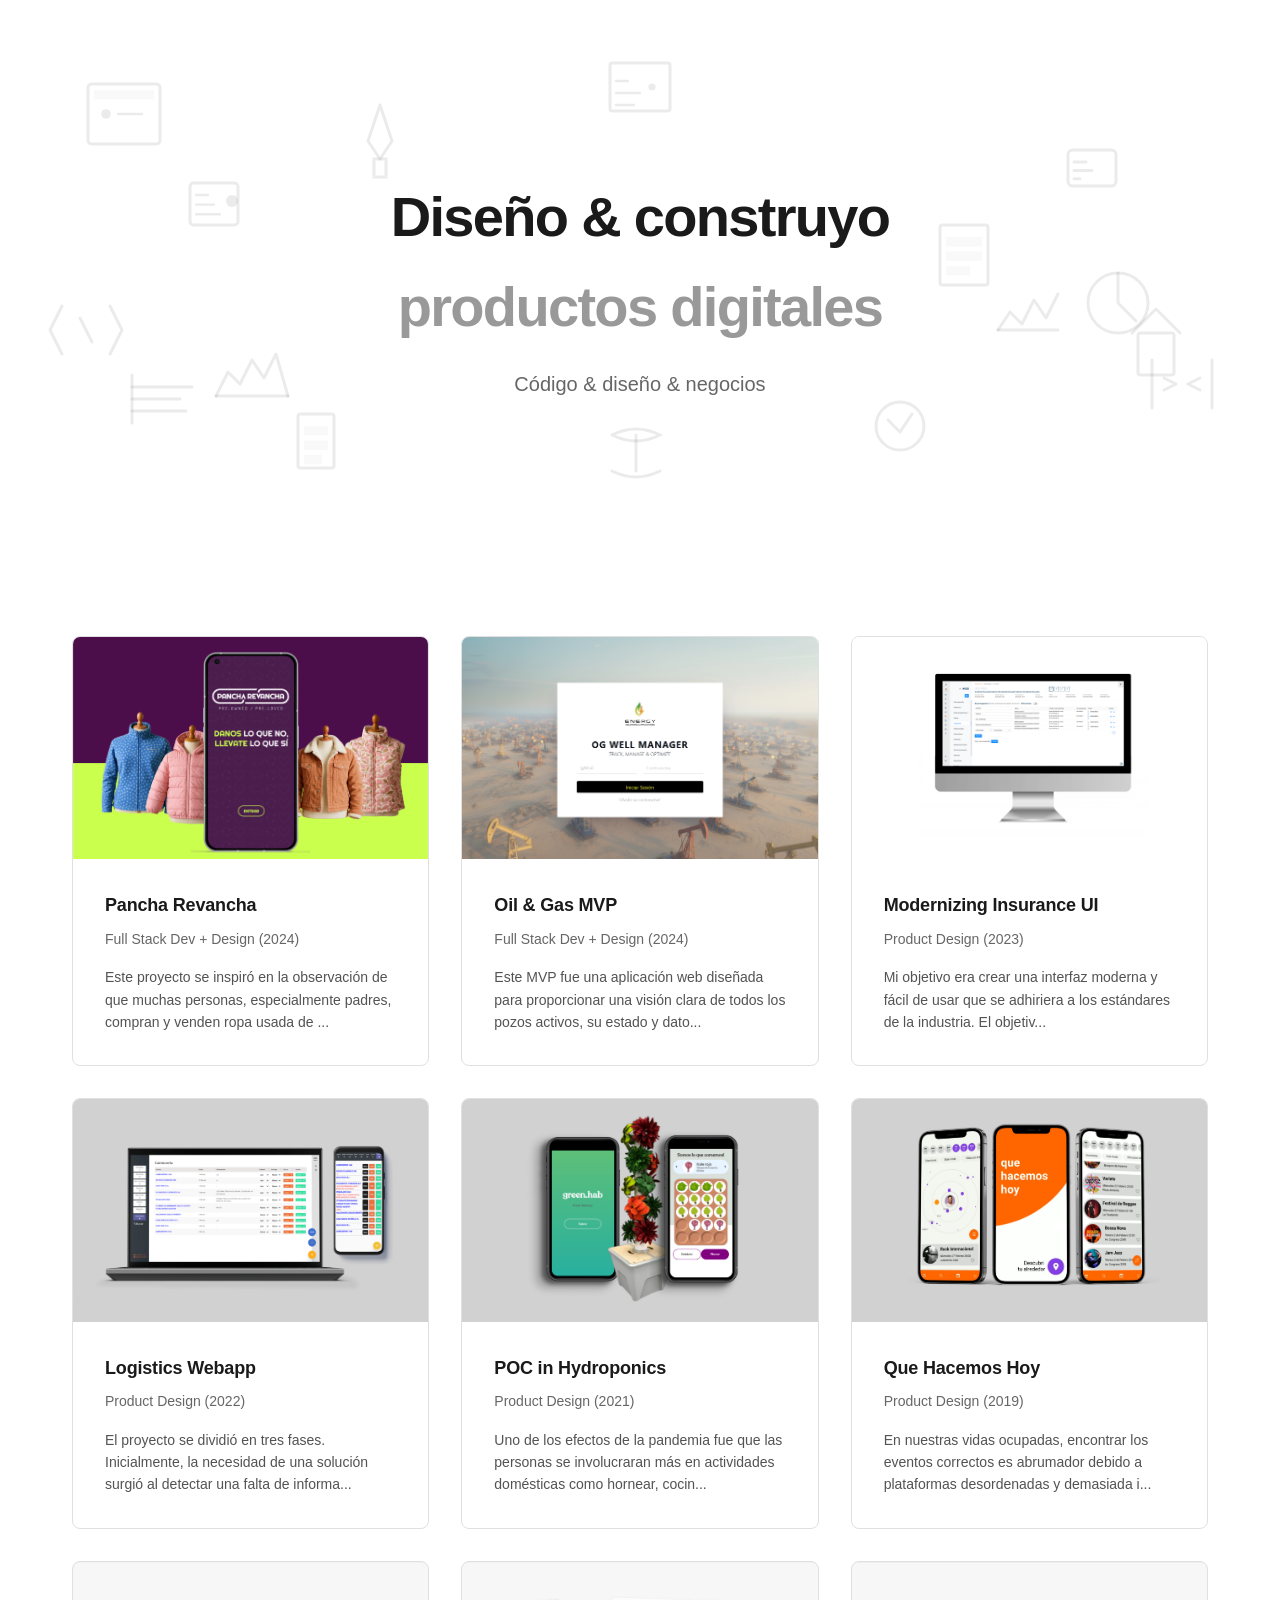
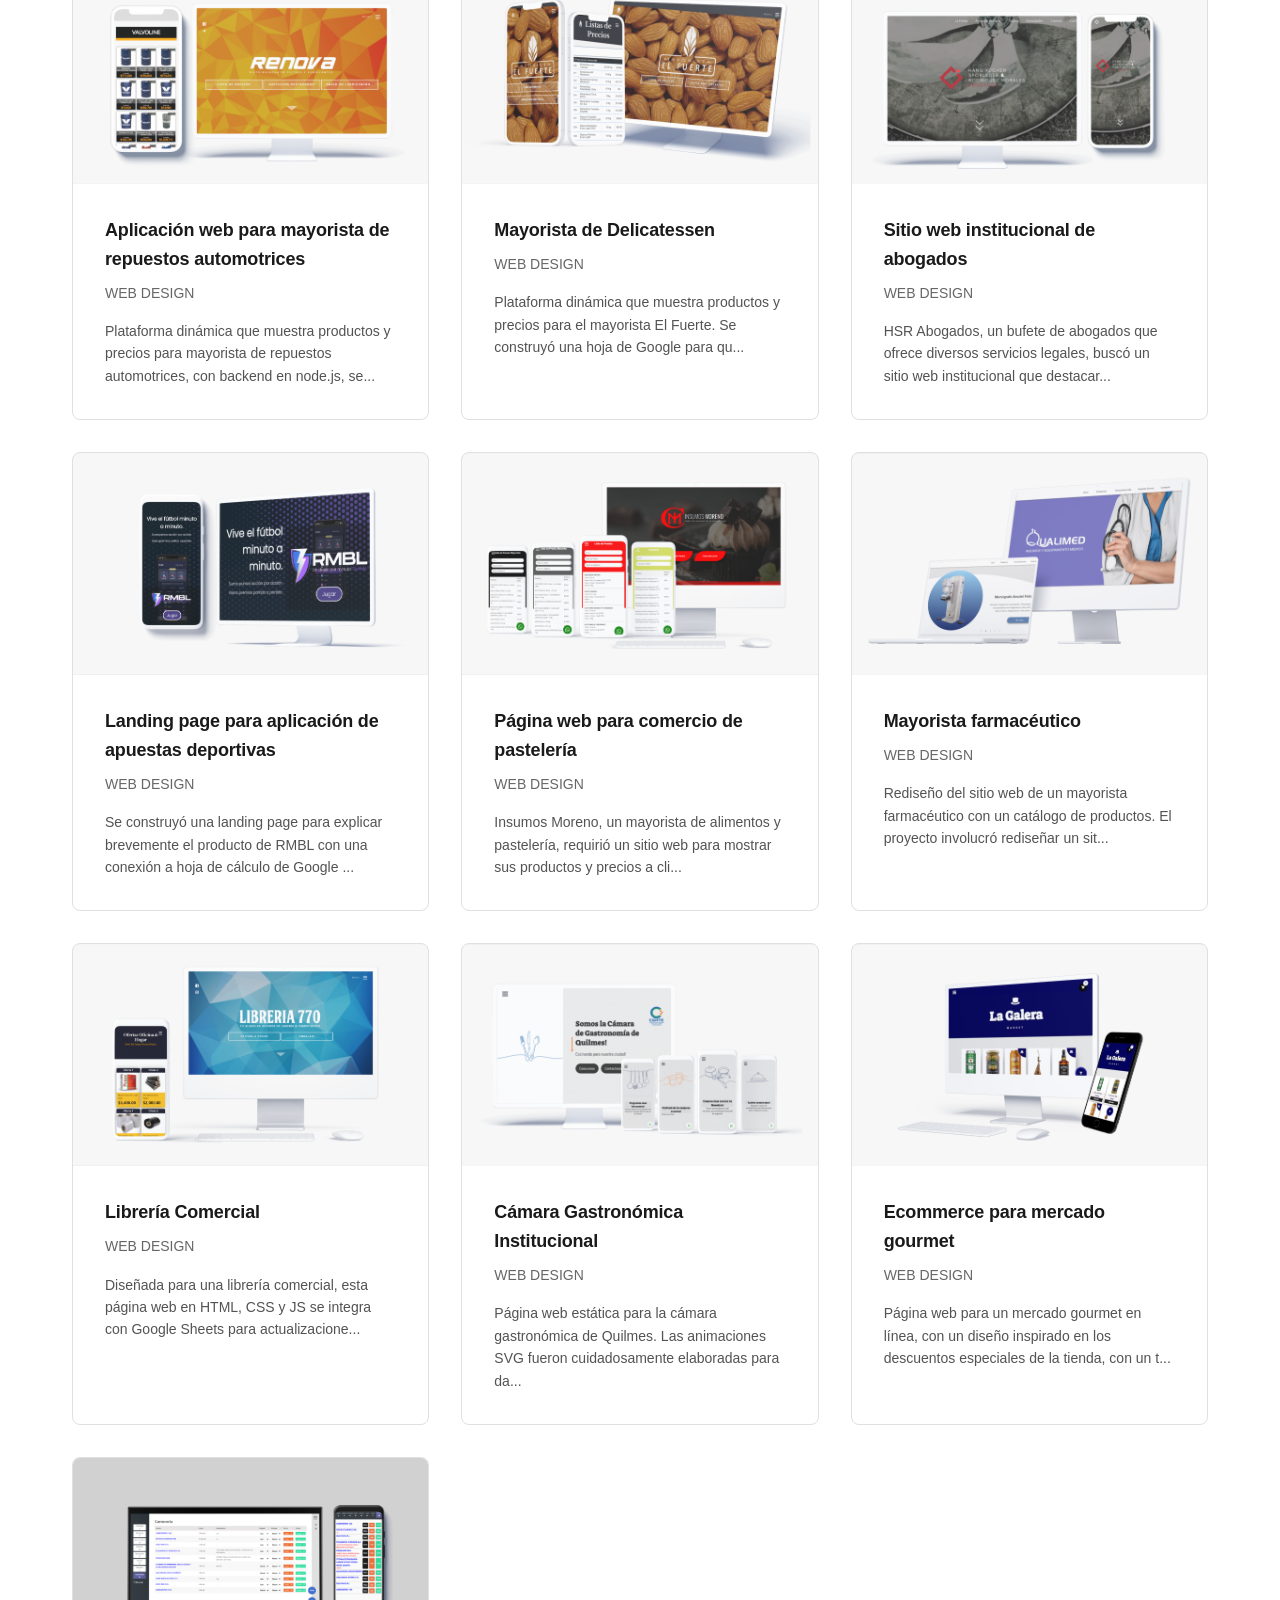
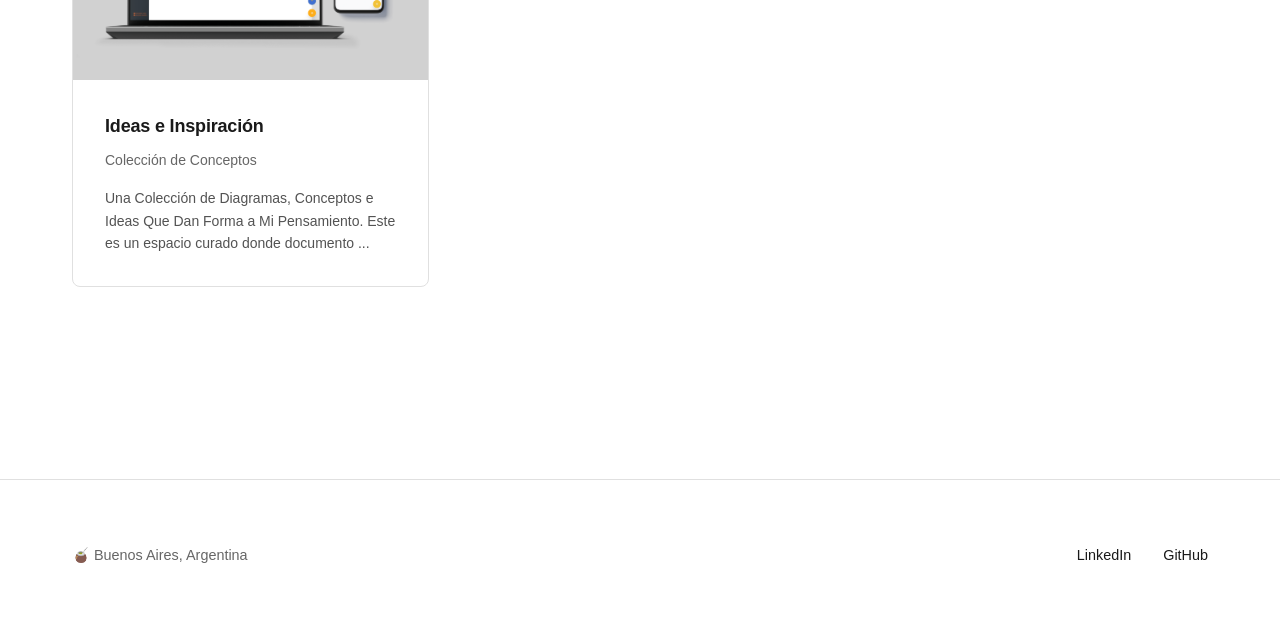
==== index.html @ 86d333ef "firest commit" ====
<!DOCTYPE html>
<html lang="es">
<head>
    <meta charset="UTF-8">
    <meta name="viewport" content="width=device-width, initial-scale=1.0">
    <meta name="description" content="Portfolio de Ignacio Hourquescos - Product Designer">
    <title>Ignacio Hourquescos - Portfolio</title>
    <link rel="stylesheet" href="styles.css">
</head>
<body>
    <main class="main">
        <section class="hero">
            <!-- UI Icons -->
            <svg class="doodle doodle-1" viewBox="0 0 100 100" xmlns="http://www.w3.org/2000/svg">
                <rect x="20" y="25" width="60" height="50" stroke="currentColor" stroke-width="2.5" fill="none" rx="3"/>
                <rect x="25" y="30" width="50" height="8" fill="currentColor" opacity="0.3"/>
                <circle cx="35" cy="50" r="4" fill="currentColor"/>
                <line x1="45" y1="50" x2="65" y2="50" stroke="currentColor" stroke-width="2" stroke-linecap="round"/>
            </svg>
            <svg class="doodle doodle-2" viewBox="0 0 100 100" xmlns="http://www.w3.org/2000/svg">
                <rect x="30" y="35" width="40" height="30" stroke="currentColor" stroke-width="2.5" fill="none" rx="4"/>
                <path d="M35,45 L45,45 M35,52 L50,52 M35,59 L40,59" stroke="currentColor" stroke-width="2.5" stroke-linecap="round"/>
            </svg>
            <svg class="doodle doodle-3" viewBox="0 0 100 100" xmlns="http://www.w3.org/2000/svg">
                <line x1="25" y1="30" x2="25" y2="70" stroke="currentColor" stroke-width="2.5" stroke-linecap="round"/>
                <line x1="25" y1="40" x2="75" y2="40" stroke="currentColor" stroke-width="2.5" stroke-linecap="round"/>
                <line x1="25" y1="50" x2="65" y2="50" stroke="currentColor" stroke-width="2.5" stroke-linecap="round"/>
                <line x1="25" y1="60" x2="70" y2="60" stroke="currentColor" stroke-width="2.5" stroke-linecap="round"/>
            </svg>
            <svg class="doodle doodle-4" viewBox="0 0 100 100" xmlns="http://www.w3.org/2000/svg">
                <path d="M30,40 L50,20 L70,40" stroke="currentColor" stroke-width="2.5" fill="none" stroke-linecap="round" stroke-linejoin="round"/>
                <rect x="35" y="40" width="30" height="35" stroke="currentColor" stroke-width="2.5" fill="none" rx="2"/>
            </svg>
            <!-- Code Icons -->
            <svg class="doodle doodle-5" viewBox="0 0 100 100" xmlns="http://www.w3.org/2000/svg">
                <path d="M30,30 L20,50 L30,70 M70,30 L80,50 L70,70" stroke="currentColor" stroke-width="2.5" fill="none" stroke-linecap="round" stroke-linejoin="round"/>
                <path d="M45,40 L55,60" stroke="currentColor" stroke-width="2.5" stroke-linecap="round"/>
            </svg>
            <svg class="doodle doodle-6" viewBox="0 0 100 100" xmlns="http://www.w3.org/2000/svg">
                <path d="M25,30 L25,70 M75,30 L75,70" stroke="currentColor" stroke-width="2.5" fill="none" stroke-linecap="round"/>
                <path d="M35,45 L45,50 L35,55" stroke="currentColor" stroke-width="2.5" fill="none" stroke-linecap="round" stroke-linejoin="round"/>
                <path d="M65,45 L55,50 L65,55" stroke="currentColor" stroke-width="2.5" fill="none" stroke-linecap="round" stroke-linejoin="round"/>
            </svg>
            <svg class="doodle doodle-7" viewBox="0 0 100 100" xmlns="http://www.w3.org/2000/svg">
                <rect x="25" y="30" width="50" height="40" stroke="currentColor" stroke-width="2.5" fill="none" rx="2"/>
                <path d="M30,45 L40,45 M30,55 L50,55 M30,65 L45,65" stroke="currentColor" stroke-width="2" stroke-linecap="round"/>
                <circle cx="60" cy="50" r="3" fill="currentColor"/>
            </svg>
            <svg class="doodle doodle-8" viewBox="0 0 100 100" xmlns="http://www.w3.org/2000/svg">
                <path d="M30,35 Q50,25 70,35 Q50,45 30,35" stroke="currentColor" stroke-width="2.5" fill="none" stroke-linecap="round"/>
                <path d="M30,65 Q50,75 70,65" stroke="currentColor" stroke-width="2.5" fill="none" stroke-linecap="round"/>
                <line x1="50" y1="35" x2="50" y2="65" stroke="currentColor" stroke-width="2.5" stroke-linecap="round"/>
            </svg>
            <!-- Business Icons -->
            <svg class="doodle doodle-9" viewBox="0 0 100 100" xmlns="http://www.w3.org/2000/svg">
                <path d="M50,20 L60,50 L50,65 L40,50 Z" stroke="currentColor" stroke-width="2.5" fill="none" stroke-linejoin="round"/>
                <rect x="45" y="65" width="10" height="15" stroke="currentColor" stroke-width="2.5" fill="none"/>
            </svg>
            <svg class="doodle doodle-10" viewBox="0 0 100 100" xmlns="http://www.w3.org/2000/svg">
                <rect x="30" y="30" width="40" height="50" stroke="currentColor" stroke-width="2.5" fill="none" rx="2"/>
                <rect x="35" y="40" width="30" height="8" fill="currentColor" opacity="0.3"/>
                <rect x="35" y="52" width="30" height="8" fill="currentColor" opacity="0.3"/>
                <rect x="35" y="64" width="20" height="8" fill="currentColor" opacity="0.3"/>
            </svg>
            <svg class="doodle doodle-11" viewBox="0 0 100 100" xmlns="http://www.w3.org/2000/svg">
                <path d="M20,70 L30,50 L40,60 L50,40 L60,55 L70,35 L80,70" stroke="currentColor" stroke-width="2.5" fill="none" stroke-linecap="round" stroke-linejoin="round"/>
                <line x1="20" y1="70" x2="80" y2="70" stroke="currentColor" stroke-width="2.5" stroke-linecap="round"/>
            </svg>
            <svg class="doodle doodle-12" viewBox="0 0 100 100" xmlns="http://www.w3.org/2000/svg">
                <circle cx="50" cy="50" r="25" stroke="currentColor" stroke-width="2.5" fill="none"/>
                <path d="M50,25 L50,50 L65,65" stroke="currentColor" stroke-width="2.5" fill="none" stroke-linecap="round" stroke-linejoin="round"/>
            </svg>
            <svg class="doodle doodle-13" viewBox="0 0 100 100" xmlns="http://www.w3.org/2000/svg">
                <rect x="30" y="40" width="40" height="35" stroke="currentColor" stroke-width="2.5" fill="none" rx="3"/>
                <path d="M35,50 L45,50 M35,58 L50,58 M35,66 L55,66" stroke="currentColor" stroke-width="2" stroke-linecap="round"/>
                <circle cx="65" cy="55" r="5" fill="currentColor"/>
            </svg>
            <svg class="doodle doodle-14" viewBox="0 0 100 100" xmlns="http://www.w3.org/2000/svg">
                <path d="M25,60 L35,45 L45,55 L55,35 L65,50 L75,30" stroke="currentColor" stroke-width="2.5" fill="none" stroke-linecap="round" stroke-linejoin="round"/>
                <line x1="25" y1="60" x2="75" y2="60" stroke="currentColor" stroke-width="2.5" stroke-linecap="round"/>
            </svg>
            <svg class="doodle doodle-15" viewBox="0 0 100 100" xmlns="http://www.w3.org/2000/svg">
                <rect x="35" y="30" width="30" height="45" stroke="currentColor" stroke-width="2.5" fill="none" rx="2"/>
                <rect x="40" y="40" width="20" height="8" fill="currentColor" opacity="0.3"/>
                <rect x="40" y="52" width="20" height="8" fill="currentColor" opacity="0.3"/>
                <rect x="40" y="64" width="15" height="8" fill="currentColor" opacity="0.3"/>
            </svg>
            <svg class="doodle doodle-16" viewBox="0 0 100 100" xmlns="http://www.w3.org/2000/svg">
                <circle cx="50" cy="50" r="20" stroke="currentColor" stroke-width="2.5" fill="none"/>
                <path d="M40,45 L50,55 L60,40" stroke="currentColor" stroke-width="2.5" fill="none" stroke-linecap="round" stroke-linejoin="round"/>
            </svg>
            <div class="container">
                <h2 class="hero-title">Diseño & construyo<br><span class="rotating-word" id="rotatingWord">cosas</span></h2>
                <p class="hero-subtitle">Código & diseño & negocios</p>
            </div>
        </section>

        <section id="proyectos" class="projects">
            <div class="container">
                <div class="projects-grid" id="projectsGrid">
                    <!-- Las tarjetas se generarán dinámicamente con JavaScript -->
                </div>
            </div>
        </section>
    </main>

    <footer class="footer">
        <div class="container">
            <p>🧉 Buenos Aires, Argentina</p>
            <div class="social-links">
                <a href="https://www.linkedin.com/in/ihourquescos/" target="_blank" rel="noopener">LinkedIn</a>
                <a href="https://github.com/ignacioHourquescos" target="_blank" rel="noopener">GitHub</a>
            </div>
        </div>
    </footer>

    <script src="data.js"></script>
    <script src="script.js"></script>
</body>
</html>
---- styles.css ----
/* Reset y variables */
* {
    margin: 0;
    padding: 0;
    box-sizing: border-box;
}

:root {
    --color-bg: #ffffff;
    --color-text: #1a1a1a;
    --color-text-light: #666;
    --color-border: #e0e0e0;
    --spacing-xs: 0.5rem;
    --spacing-sm: 1rem;
    --spacing-md: 2rem;
    --spacing-lg: 4rem;
    --spacing-xl: 6rem;
    --transition: all 0.3s ease;
}

body {
    font-family: -apple-system, BlinkMacSystemFont, 'Segoe UI', Roboto, 'Helvetica Neue', Arial, sans-serif;
    background-color: var(--color-bg);
    color: var(--color-text);
    line-height: 1.6;
    -webkit-font-smoothing: antialiased;
    -moz-osx-font-smoothing: grayscale;
}

.container {
    max-width: 1200px;
    margin: 0 auto;
    padding: 0 var(--spacing-md);
}

/* Hero */
.hero {
    padding: var(--spacing-xl) 0 var(--spacing-lg);
    text-align: center;
    position: relative;
    overflow: hidden;
    min-height: 60vh;
    display: flex;
    align-items: center;
    justify-content: center;
}

.hero .container {
    position: relative;
    z-index: 10;
}

.hero-intro {
    font-size: clamp(0.875rem, 1.5vw, 1rem);
    color: var(--color-text-light);
    font-weight: 400;
    text-transform: lowercase;
    margin-bottom: var(--spacing-xs);
    animation: fadeInUp 0.8s ease-out;
    letter-spacing: 0.05em;
}

.hero-title {
    font-size: clamp(2rem, 5vw, 3.5rem);
    font-weight: 600;
    letter-spacing: -0.03em;
    margin-bottom: var(--spacing-sm);
    animation: fadeInUp 0.8s ease-out 0.1s both;
    position: relative;
    display: inline-block;
}

.hero-subtitle {
    font-size: clamp(1rem, 2vw, 1.25rem);
    color: var(--color-text-light);
    font-weight: 400;
    animation: fadeInUp 0.8s ease-out 0.2s both;
}

.rotating-word {
    display: inline-block;
    transition: opacity 0.6s ease;
    opacity: 1;
    color: #999; /* Gris más claro */
}

@keyframes fadeInUp {
    from {
        opacity: 0;
        transform: translateY(20px);
    }
    to {
        opacity: 1;
        transform: translateY(0);
    }
}

/* Doodles animados */
.doodle {
    position: absolute;
    width: 120px;
    height: 120px;
    color: rgba(0, 0, 0, 0.08);
    pointer-events: none;
    z-index: 1;
}

.doodle-1 {
    top: 10%;
    left: 5%;
    animation: floatDoodle1 15s ease-in-out infinite;
}

.doodle-2 {
    top: 20%;
    right: 10%;
    animation: floatDoodle2 18s ease-in-out infinite;
    animation-delay: -2s;
}

.doodle-3 {
    bottom: 15%;
    left: 8%;
    animation: floatDoodle3 20s ease-in-out infinite;
    animation-delay: -4s;
}

.doodle-4 {
    bottom: 25%;
    right: 5%;
    animation: floatDoodle4 16s ease-in-out infinite;
    animation-delay: -1s;
}

.doodle-5 {
    top: 50%;
    left: 2%;
    animation: floatDoodle5 22s ease-in-out infinite;
    animation-delay: -3s;
}

.doodle-6 {
    top: 60%;
    right: 3%;
    animation: floatDoodle6 19s ease-in-out infinite;
    animation-delay: -5s;
}

.doodle-7 {
    top: 5%;
    left: 50%;
    transform: translateX(-50%);
    animation: floatDoodle7 17s ease-in-out infinite;
    animation-delay: -2.5s;
}

.doodle-8 {
    bottom: 5%;
    left: 45%;
    animation: floatDoodle8 21s ease-in-out infinite;
    animation-delay: -6s;
}

@keyframes floatDoodle1 {
    0%, 100% {
        transform: translate(0, 0) rotate(0deg);
    }
    25% {
        transform: translate(30px, -20px) rotate(5deg);
    }
    50% {
        transform: translate(-15px, -40px) rotate(-5deg);
    }
    75% {
        transform: translate(20px, -10px) rotate(3deg);
    }
}

@keyframes floatDoodle2 {
    0%, 100% {
        transform: translate(0, 0) rotate(0deg);
    }
    25% {
        transform: translate(-25px, 30px) rotate(-8deg);
    }
    50% {
        transform: translate(15px, 20px) rotate(8deg);
    }
    75% {
        transform: translate(-10px, 10px) rotate(-3deg);
    }
}

@keyframes floatDoodle3 {
    0%, 100% {
        transform: translate(0, 0) rotate(0deg);
    }
    25% {
        transform: translate(40px, -30px) rotate(10deg);
    }
    50% {
        transform: translate(-20px, -15px) rotate(-10deg);
    }
    75% {
        transform: translate(25px, -25px) rotate(5deg);
    }
}

@keyframes floatDoodle4 {
    0%, 100% {
        transform: translate(0, 0) rotate(0deg);
    }
    25% {
        transform: translate(-35px, 25px) rotate(-7deg);
    }
    50% {
        transform: translate(20px, -20px) rotate(7deg);
    }
    75% {
        transform: translate(-15px, 15px) rotate(-4deg);
    }
}

@keyframes floatDoodle5 {
    0%, 100% {
        transform: translate(0, 0) rotate(0deg);
    }
    25% {
        transform: translate(25px, 35px) rotate(6deg);
    }
    50% {
        transform: translate(-30px, 20px) rotate(-6deg);
    }
    75% {
        transform: translate(15px, 30px) rotate(4deg);
    }
}

@keyframes floatDoodle6 {
    0%, 100% {
        transform: translate(0, 0) rotate(0deg);
    }
    25% {
        transform: translate(-40px, -25px) rotate(-9deg);
    }
    50% {
        transform: translate(30px, -35px) rotate(9deg);
    }
    75% {
        transform: translate(-20px, -15px) rotate(-5deg);
    }
}

@keyframes floatDoodle7 {
    0%, 100% {
        transform: translate(-50%, 0) rotate(0deg);
    }
    25% {
        transform: translate(-50%, 25px) rotate(8deg);
    }
    50% {
        transform: translate(-50%, -20px) rotate(-8deg);
    }
    75% {
        transform: translate(-50%, 15px) rotate(4deg);
    }
}

@keyframes floatDoodle8 {
    0%, 100% {
        transform: translate(0, 0) rotate(0deg);
    }
    25% {
        transform: translate(35px, 30px) rotate(-7deg);
    }
    50% {
        transform: translate(-25px, 25px) rotate(7deg);
    }
    75% {
        transform: translate(20px, 20px) rotate(-4deg);
    }
}

.doodle-9 {
    top: 15%;
    left: 25%;
    animation: floatDoodle9 14s ease-in-out infinite;
    animation-delay: -1.5s;
}

.doodle-10 {
    top: 35%;
    right: 20%;
    animation: floatDoodle10 19s ease-in-out infinite;
    animation-delay: -3.5s;
}

.doodle-11 {
    bottom: 20%;
    left: 15%;
    animation: floatDoodle11 16s ease-in-out infinite;
    animation-delay: -5.5s;
}

.doodle-12 {
    top: 45%;
    right: 8%;
    animation: floatDoodle12 18s ease-in-out infinite;
    animation-delay: -2s;
}

.doodle-13 {
    top: 25%;
    left: 12%;
    animation: floatDoodle13 17s ease-in-out infinite;
    animation-delay: -4.5s;
}

.doodle-14 {
    bottom: 30%;
    right: 15%;
    animation: floatDoodle14 20s ease-in-out infinite;
    animation-delay: -6.5s;
}

.doodle-15 {
    top: 70%;
    left: 20%;
    animation: floatDoodle15 15s ease-in-out infinite;
    animation-delay: -1s;
}

.doodle-16 {
    bottom: 10%;
    right: 25%;
    animation: floatDoodle16 21s ease-in-out infinite;
    animation-delay: -7s;
}

@keyframes floatDoodle9 {
    0%, 100% {
        transform: translate(0, 0) rotate(0deg);
    }
    25% {
        transform: translate(-20px, 25px) rotate(6deg);
    }
    50% {
        transform: translate(25px, -15px) rotate(-6deg);
    }
    75% {
        transform: translate(-10px, 20px) rotate(4deg);
    }
}

@keyframes floatDoodle10 {
    0%, 100% {
        transform: translate(0, 0) rotate(0deg);
    }
    25% {
        transform: translate(30px, -25px) rotate(-9deg);
    }
    50% {
        transform: translate(-20px, 30px) rotate(9deg);
    }
    75% {
        transform: translate(15px, -10px) rotate(-5deg);
    }
}

@keyframes floatDoodle11 {
    0%, 100% {
        transform: translate(0, 0) rotate(0deg);
    }
    25% {
        transform: translate(35px, 20px) rotate(7deg);
    }
    50% {
        transform: translate(-25px, -30px) rotate(-7deg);
    }
    75% {
        transform: translate(20px, 15px) rotate(4deg);
    }
}

@keyframes floatDoodle12 {
    0%, 100% {
        transform: translate(0, 0) rotate(0deg);
    }
    25% {
        transform: translate(-30px, -20px) rotate(-8deg);
    }
    50% {
        transform: translate(20px, 25px) rotate(8deg);
    }
    75% {
        transform: translate(-15px, -10px) rotate(-4deg);
    }
}

@keyframes floatDoodle13 {
    0%, 100% {
        transform: translate(0, 0) rotate(0deg);
    }
    25% {
        transform: translate(25px, 30px) rotate(9deg);
    }
    50% {
        transform: translate(-30px, 15px) rotate(-9deg);
    }
    75% {
        transform: translate(15px, 25px) rotate(5deg);
    }
}

@keyframes floatDoodle14 {
    0%, 100% {
        transform: translate(0, 0) rotate(0deg);
    }
    25% {
        transform: translate(-35px, 25px) rotate(-7deg);
    }
    50% {
        transform: translate(25px, -20px) rotate(7deg);
    }
    75% {
        transform: translate(-20px, 20px) rotate(-4deg);
    }
}

@keyframes floatDoodle15 {
    0%, 100% {
        transform: translate(0, 0) rotate(0deg);
    }
    25% {
        transform: translate(30px, -30px) rotate(8deg);
    }
    50% {
        transform: translate(-25px, 20px) rotate(-8deg);
    }
    75% {
        transform: translate(20px, -15px) rotate(5deg);
    }
}

@keyframes floatDoodle16 {
    0%, 100% {
        transform: translate(0, 0) rotate(0deg);
    }
    25% {
        transform: translate(-25px, -25px) rotate(-6deg);
    }
    50% {
        transform: translate(30px, 30px) rotate(6deg);
    }
    75% {
        transform: translate(-15px, -20px) rotate(-3deg);
    }
}

/* Hover effects para los doodles */
.hero:hover .doodle {
    color: rgba(0, 0, 0, 0.12);
    transition: color 0.3s ease;
}

/* Projects Grid */
.projects {
    padding: var(--spacing-lg) 0 var(--spacing-xl);
}

.projects-grid {
    display: grid;
    grid-template-columns: repeat(auto-fill, minmax(320px, 1fr));
    gap: var(--spacing-md);
    margin-top: var(--spacing-md);
}

/* Project Card */
.project-card {
    display: block;
    text-decoration: none;
    color: inherit;
    background: var(--color-bg);
    border: 1px solid var(--color-border);
    border-radius: 8px;
    overflow: hidden;
    transition: var(--transition);
    cursor: pointer;
}

.project-card:hover {
    transform: translateY(-4px);
    box-shadow: 0 8px 24px rgba(0, 0, 0, 0.08);
    border-color: var(--color-text);
}

.project-card-image {
    width: 100%;
    aspect-ratio: 16 / 10;
    overflow: hidden;
    background: #f5f5f5;
}

.project-card-web-design .project-card-image {
    background: #D1D1D1;
}

.project-card-image img {
    width: 100%;
    height: 100%;
    object-fit: cover;
    transition: var(--transition);
}

.project-card:hover .project-card-image img {
    transform: scale(1.05);
}

.project-card-content {
    padding: var(--spacing-md);
}

.project-card-title {
    font-size: 1.125rem;
    font-weight: 600;
    margin-bottom: var(--spacing-xs);
    letter-spacing: -0.01em;
}

.project-card-subtitle {
    font-size: 0.875rem;
    color: var(--color-text-light);
    margin-bottom: var(--spacing-xs);
}

.project-card-description {
    font-size: 0.875rem;
    color: var(--color-text);
    line-height: 1.6;
    margin-top: var(--spacing-sm);
    opacity: 0.75;
    display: block;
    min-height: 2.5em;
}

/* Footer */
.footer {
    padding: var(--spacing-lg) 0;
    border-top: 1px solid var(--color-border);
    margin-top: var(--spacing-xl);
}

.footer .container {
    display: flex;
    justify-content: space-between;
    align-items: center;
    flex-wrap: wrap;
    gap: var(--spacing-sm);
}

.footer p {
    color: var(--color-text-light);
    font-size: 0.9rem;
}

.social-links {
    display: flex;
    gap: var(--spacing-md);
}

.social-links a {
    color: var(--color-text);
    text-decoration: none;
    font-size: 0.9rem;
    transition: var(--transition);
}

.social-links a:hover {
    color: var(--color-text-light);
}

/* Project Detail Page */
.project-detail {
    padding: var(--spacing-lg) 0;
    min-height: 80vh;
}

.back-link {
    display: inline-flex;
    align-items: center;
    gap: var(--spacing-xs);
    color: var(--color-text);
    text-decoration: none;
    margin-bottom: var(--spacing-md);
    font-size: 0.95rem;
    transition: var(--transition);
}

.back-link:hover {
    color: var(--color-text-light);
}

.project-detail-header {
    margin-bottom: var(--spacing-lg);
}

.project-detail-title {
    font-size: clamp(2rem, 5vw, 3rem);
    font-weight: 600;
    letter-spacing: -0.03em;
    margin-bottom: var(--spacing-xs);
}

.project-detail-subtitle {
    font-size: 1.125rem;
    color: var(--color-text-light);
    margin-bottom: var(--spacing-md);
}

.project-detail-image {
    width: 100%;
    margin: var(--spacing-lg) 0;
    border-radius: 8px;
    overflow: hidden;
}

.project-detail-image img {
    width: 100%;
    height: auto;
    display: block;
}

.project-detail-image-inline {
    width: 100%;
    margin: var(--spacing-lg) 0;
    border-radius: 8px;
    overflow: hidden;
}

.project-detail-image-inline img {
    width: 100%;
    height: auto;
    display: block;
}

/* Grid de imágenes */
.project-images-grid {
    display: grid;
    grid-template-columns: repeat(auto-fit, minmax(300px, 1fr));
    gap: var(--spacing-md);
    margin: var(--spacing-lg) 0;
}

.project-images-grid .project-detail-image-inline {
    margin: 0;
}

.project-images-grid .project-detail-image-inline img {
    width: 100%;
    height: 100%;
    object-fit: cover;
    aspect-ratio: 16 / 10;
}

.project-detail-content {
    max-width: 800px;
    margin: 0 auto;
    padding: var(--spacing-lg) 0;
}

.project-detail-content p {
    font-size: 1.125rem;
    line-height: 1.8;
    color: var(--color-text);
    margin-bottom: var(--spacing-md);
}

/* Content Sections */
.content-section {
    margin-bottom: var(--spacing-lg);
}

.section-title {
    font-size: 1.5rem;
    font-weight: 600;
    letter-spacing: -0.02em;
    margin-bottom: var(--spacing-md);
    color: var(--color-text);
}

.section-text {
    font-size: 1.125rem;
    line-height: 1.8;
    color: var(--color-text);
}

.section-text p {
    margin-bottom: var(--spacing-md);
}

.section-text p:last-child {
    margin-bottom: 0;
}

.bullet-list {
    list-style: none;
    padding-left: 0;
    margin: var(--spacing-md) 0;
}

.bullet-list li {
    position: relative;
    padding-left: var(--spacing-md);
    margin-bottom: var(--spacing-sm);
    line-height: 1.8;
}

.bullet-list li::before {
    content: '•';
    position: absolute;
    left: 0;
    color: var(--color-text);
    font-weight: 600;
}

.benchmark-list li {
    padding-left: 0;
}

.benchmark-list li::before {
    display: none;
}

.benchmark-item {
    padding: var(--spacing-sm) 0;
    line-height: 1.8;
}

.challenges-list {
    list-style: none;
    padding-left: 0;
    margin: var(--spacing-md) 0;
}

.challenge-item {
    padding: var(--spacing-md);
    margin-bottom: var(--spacing-md);
    background: #f9f9f9;
    border-left: 3px solid var(--color-text);
    border-radius: 4px;
    line-height: 1.8;
}

.challenge-item:last-child {
    margin-bottom: 0;
}

.challenge-item strong {
    display: block;
    margin-bottom: var(--spacing-xs);
    color: var(--color-text);
    font-weight: 600;
}

.visit-button {
    display: inline-block;
    padding: var(--spacing-md) var(--spacing-lg);
    background: var(--color-text);
    color: #fff;
    text-decoration: none;
    border-radius: 4px;
    font-weight: 600;
    transition: opacity 0.2s ease;
}

.visit-button:hover {
    opacity: 0.8;
}

/* Responsive */
@media (max-width: 768px) {
    .projects-grid {
        grid-template-columns: 1fr;
        gap: var(--spacing-sm);
    }
    
    .project-images-grid {
        grid-template-columns: 1fr;
        gap: var(--spacing-sm);
    }
    
    .hero {
        padding: var(--spacing-lg) 0;
    }
    
    .footer .container {
        flex-direction: column;
        text-align: center;
    }
    
    .doodle {
        width: 90px;
        height: 90px;
    }
    
    .doodle-5,
    .doodle-6,
    .doodle-7,
    .doodle-8,
    .doodle-9,
    .doodle-10,
    .doodle-11,
    .doodle-12,
    .doodle-13,
    .doodle-14,
    .doodle-15,
    .doodle-16 {
        display: none;
    }
}
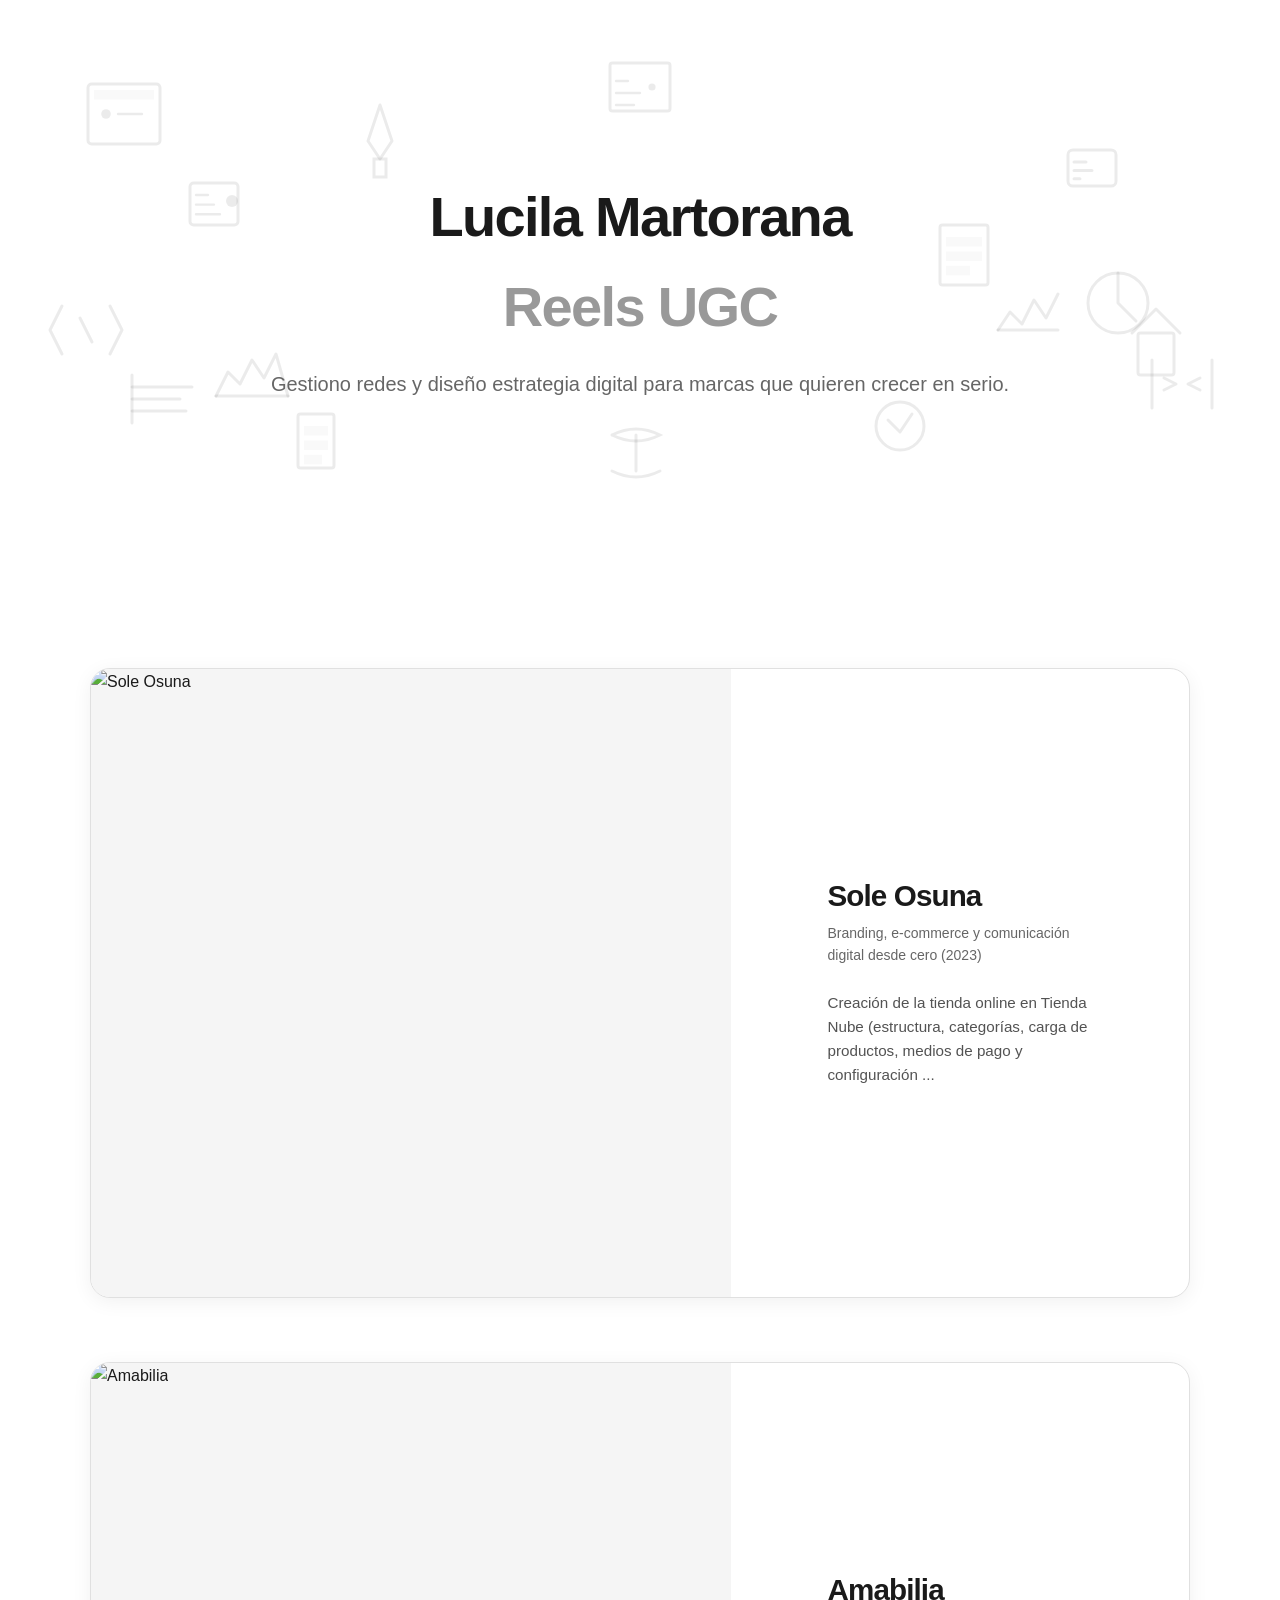
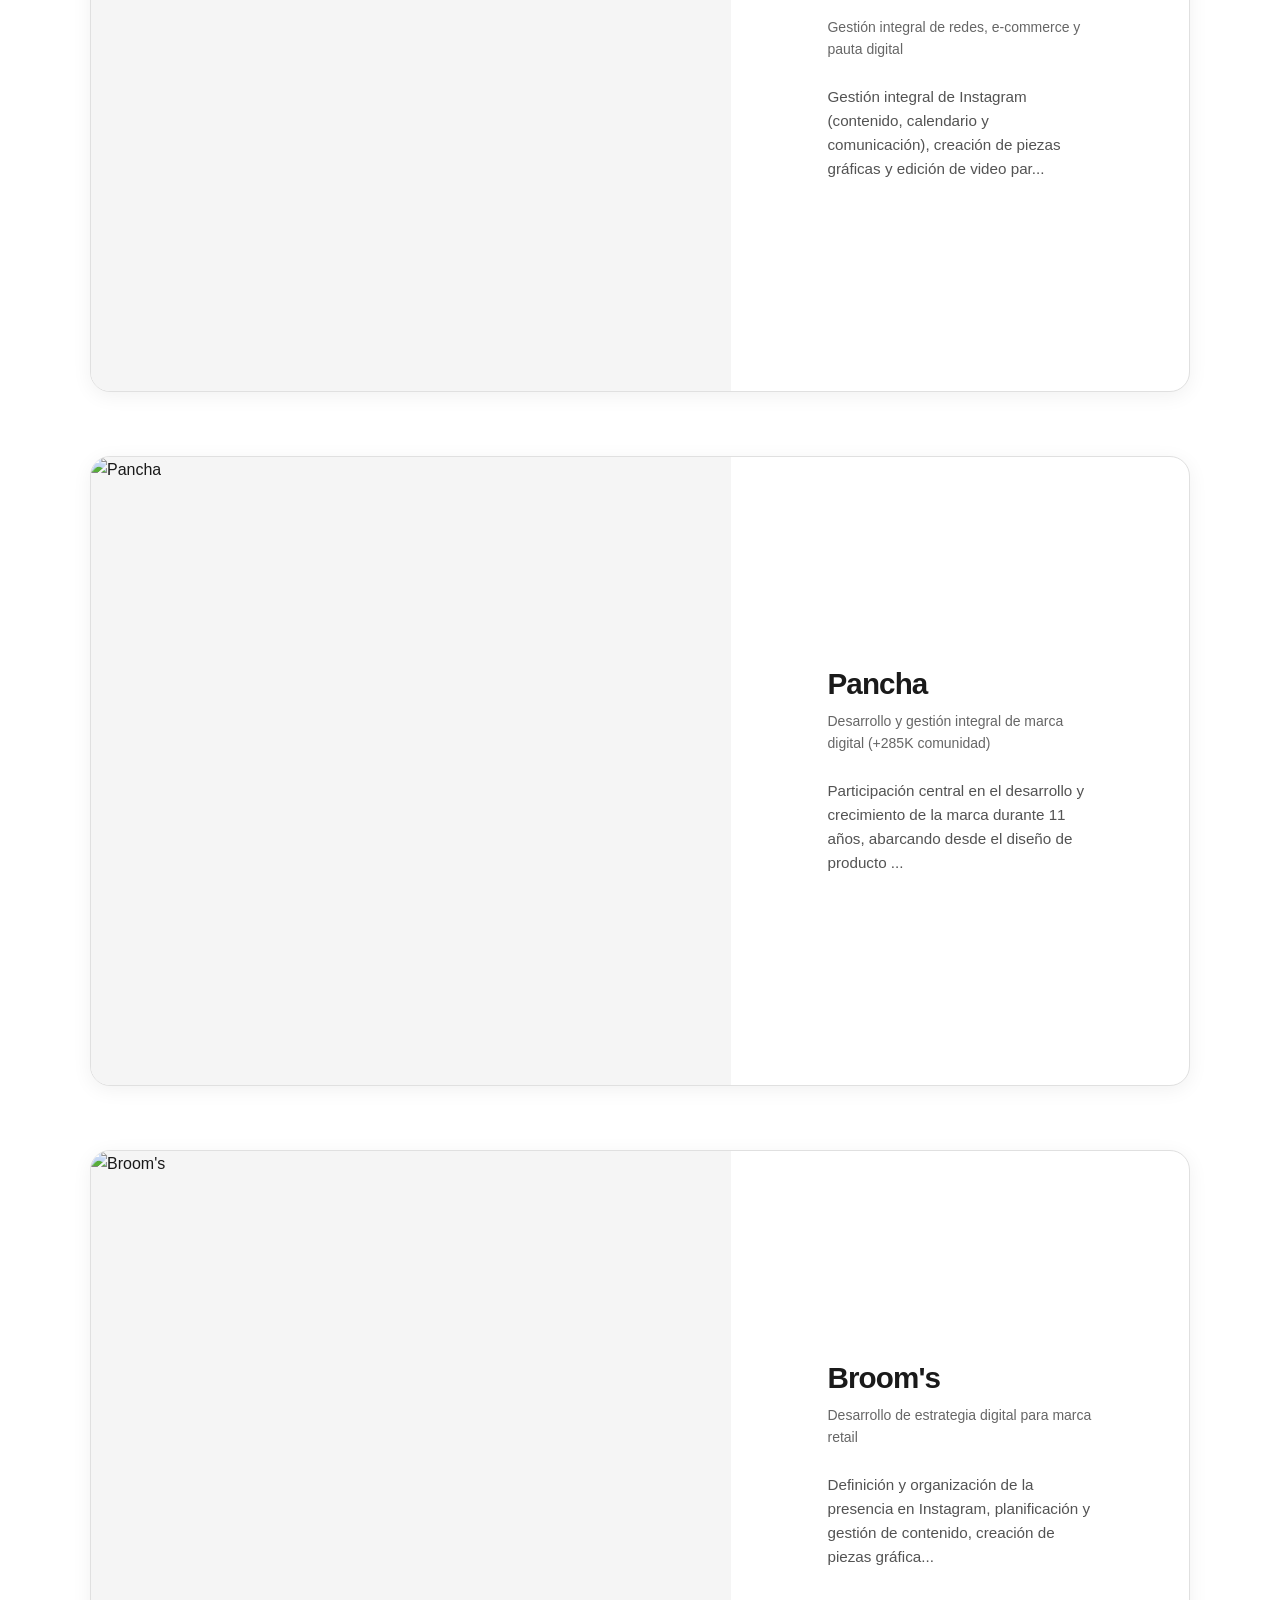
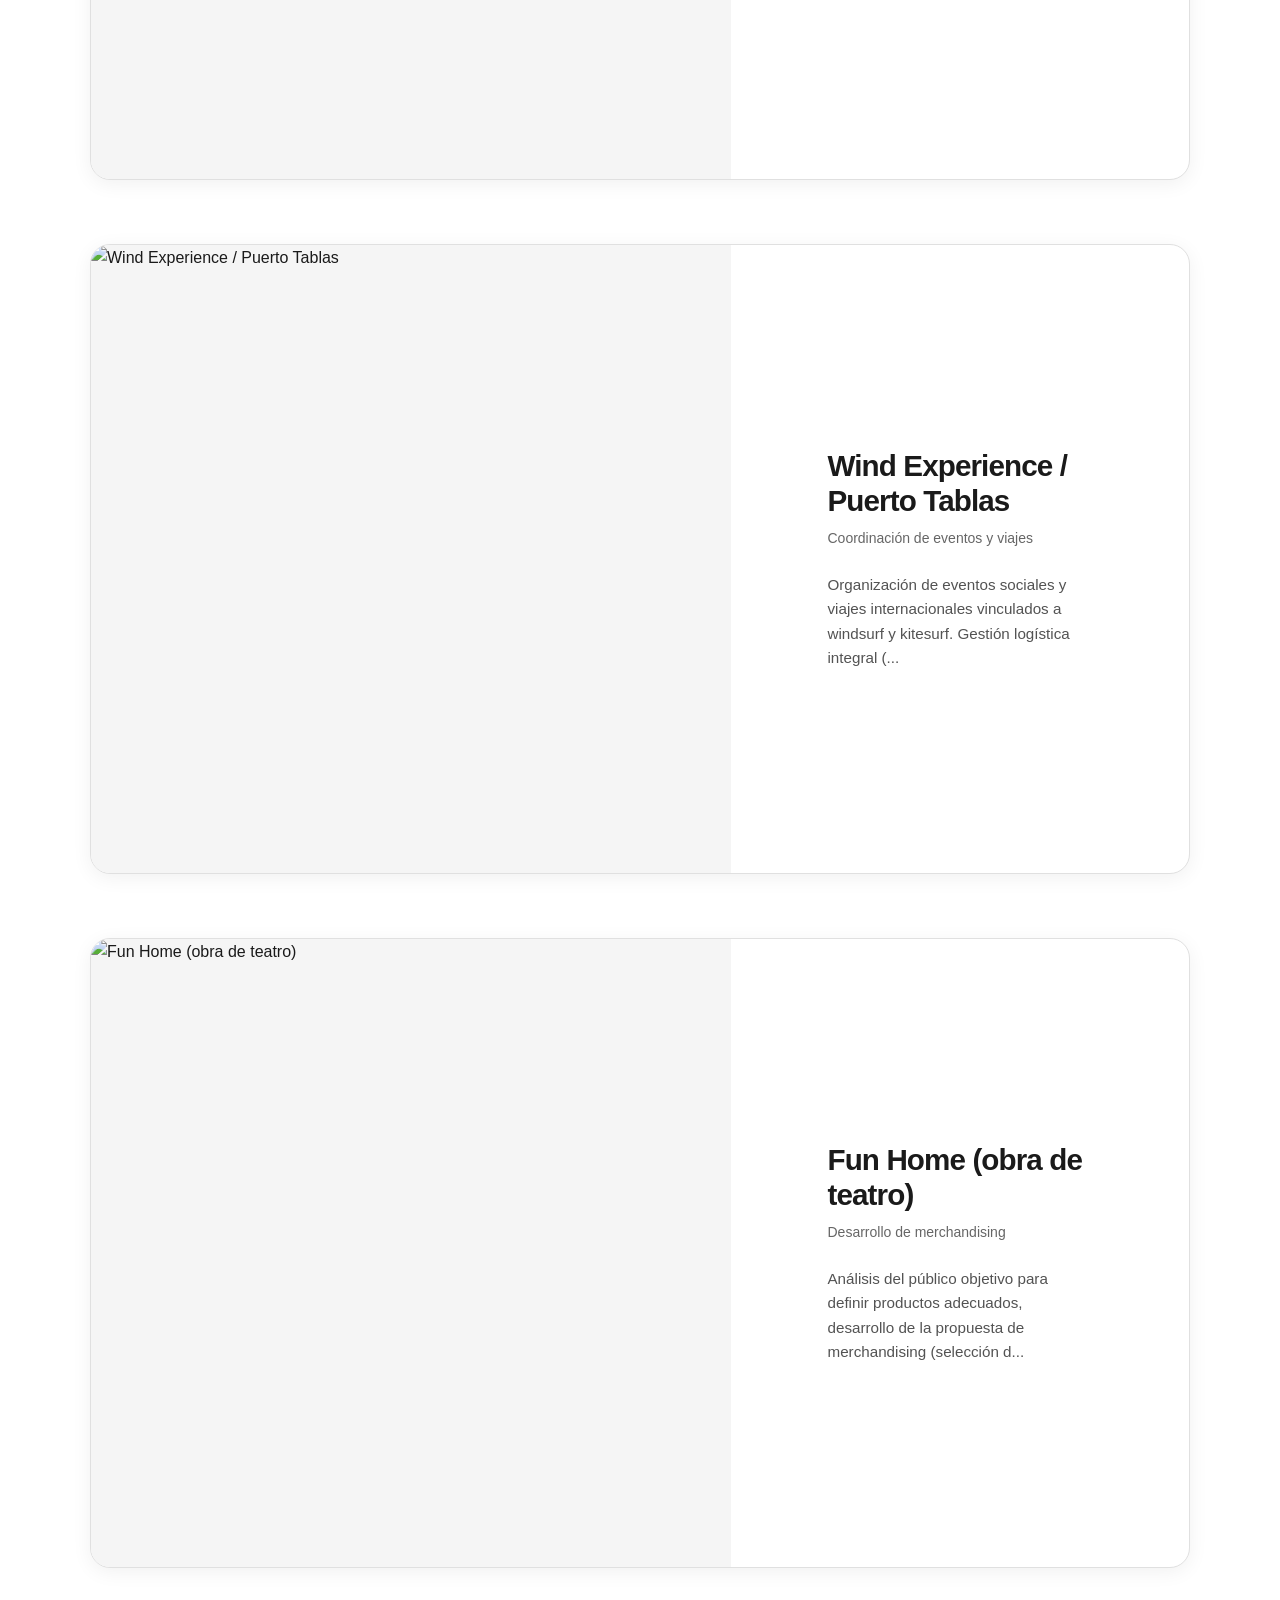
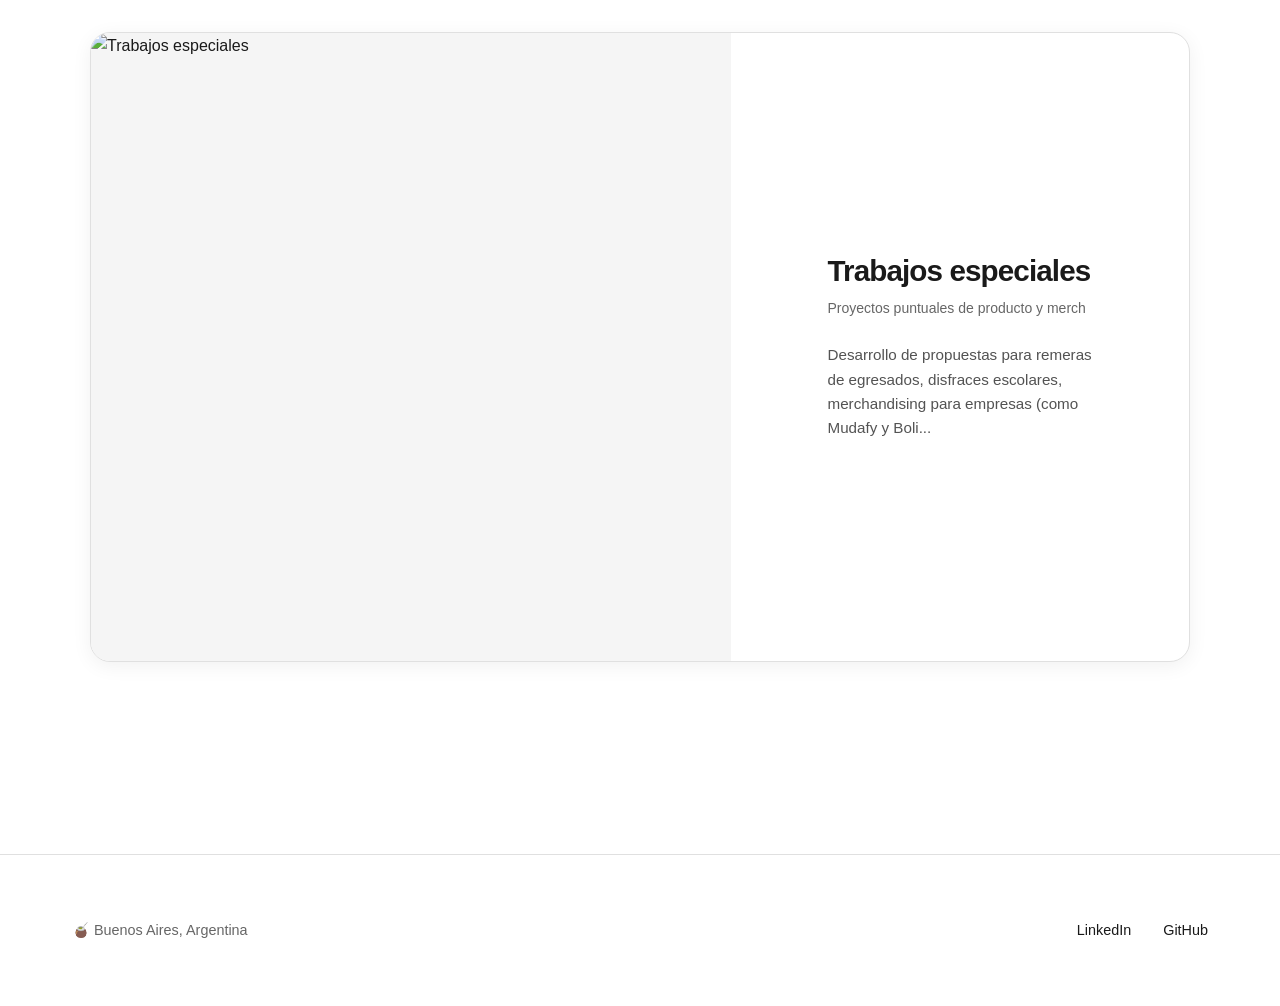
==== commit 7c687422: "priemra verison" ====
--- a/index.html
+++ b/index.html
@@ -90,8 +90,8 @@
                 <path d="M40,45 L50,55 L60,40" stroke="currentColor" stroke-width="2.5" fill="none" stroke-linecap="round" stroke-linejoin="round"/>
             </svg>
             <div class="container">
-                <h2 class="hero-title">Diseño & construyo<br><span class="rotating-word" id="rotatingWord">cosas</span></h2>
-                <p class="hero-subtitle">Código & diseño & negocios</p>
+                <h2 class="hero-title">Lucila Martorana<br><span class="rotating-word" id="rotatingWord">redes sociales</span></h2>
+                <p class="hero-subtitle">Gestiono redes y diseño estrategia digital para marcas que quieren crecer en serio.</p>
             </div>
         </section>
 
--- a/styles.css
+++ b/styles.css
@@ -470,9 +470,9 @@
 
 .projects-grid {
     display: grid;
-    grid-template-columns: repeat(auto-fill, minmax(320px, 1fr));
-    gap: var(--spacing-md);
-    margin-top: var(--spacing-md);
+    grid-template-columns: 1fr;
+    gap: var(--spacing-lg);
+    margin-top: var(--spacing-lg);
 }
 
 /* Project Card */
@@ -482,16 +482,19 @@
     color: inherit;
     background: var(--color-bg);
     border: 1px solid var(--color-border);
-    border-radius: 8px;
+    border-radius: 20px;
     overflow: hidden;
-    transition: var(--transition);
+    transition: transform 0.35s ease, box-shadow 0.35s ease, border-color 0.3s ease;
     cursor: pointer;
+    max-width: 1100px;
+    margin: 0 auto;
+    box-shadow: 0 4px 20px rgba(0, 0, 0, 0.06);
 }
 
 .project-card:hover {
-    transform: translateY(-4px);
-    box-shadow: 0 8px 24px rgba(0, 0, 0, 0.08);
-    border-color: var(--color-text);
+    transform: translateY(-6px);
+    box-shadow: 0 16px 40px rgba(0, 0, 0, 0.12);
+    border-color: rgba(0, 0, 0, 0.15);
 }
 
 .project-card-image {
@@ -517,14 +520,15 @@
 }
 
 .project-card-content {
-    padding: var(--spacing-md);
+    padding: var(--spacing-lg);
 }
 
 .project-card-title {
-    font-size: 1.125rem;
-    font-weight: 600;
+    font-size: 1.5rem;
+    font-weight: 700;
     margin-bottom: var(--spacing-xs);
-    letter-spacing: -0.01em;
+    letter-spacing: -0.02em;
+    line-height: 1.2;
 }
 
 .project-card-subtitle {
@@ -534,7 +538,7 @@
 }
 
 .project-card-description {
-    font-size: 0.875rem;
+    font-size: 0.95rem;
     color: var(--color-text);
     line-height: 1.6;
     margin-top: var(--spacing-sm);
@@ -819,3 +823,35 @@
     }
 }
 
+@media (min-width: 1024px) {
+    .project-card {
+        display: grid;
+        grid-template-columns: minmax(0, 1.4fr) minmax(0, 1fr);
+        align-items: stretch;
+        min-height: 70vh;
+    }
+
+    .project-card-image {
+        height: 100%;
+        aspect-ratio: auto;
+    }
+
+    .project-card-image img {
+        height: 100%;
+        object-fit: cover;
+    }
+
+    .project-card-content {
+        display: flex;
+        flex-direction: column;
+        justify-content: center;
+        padding: var(--spacing-lg) var(--spacing-xl);
+    }
+
+    .project-card-title {
+        font-size: 1.85rem;
+        letter-spacing: -0.03em;
+    }
+}
+
+
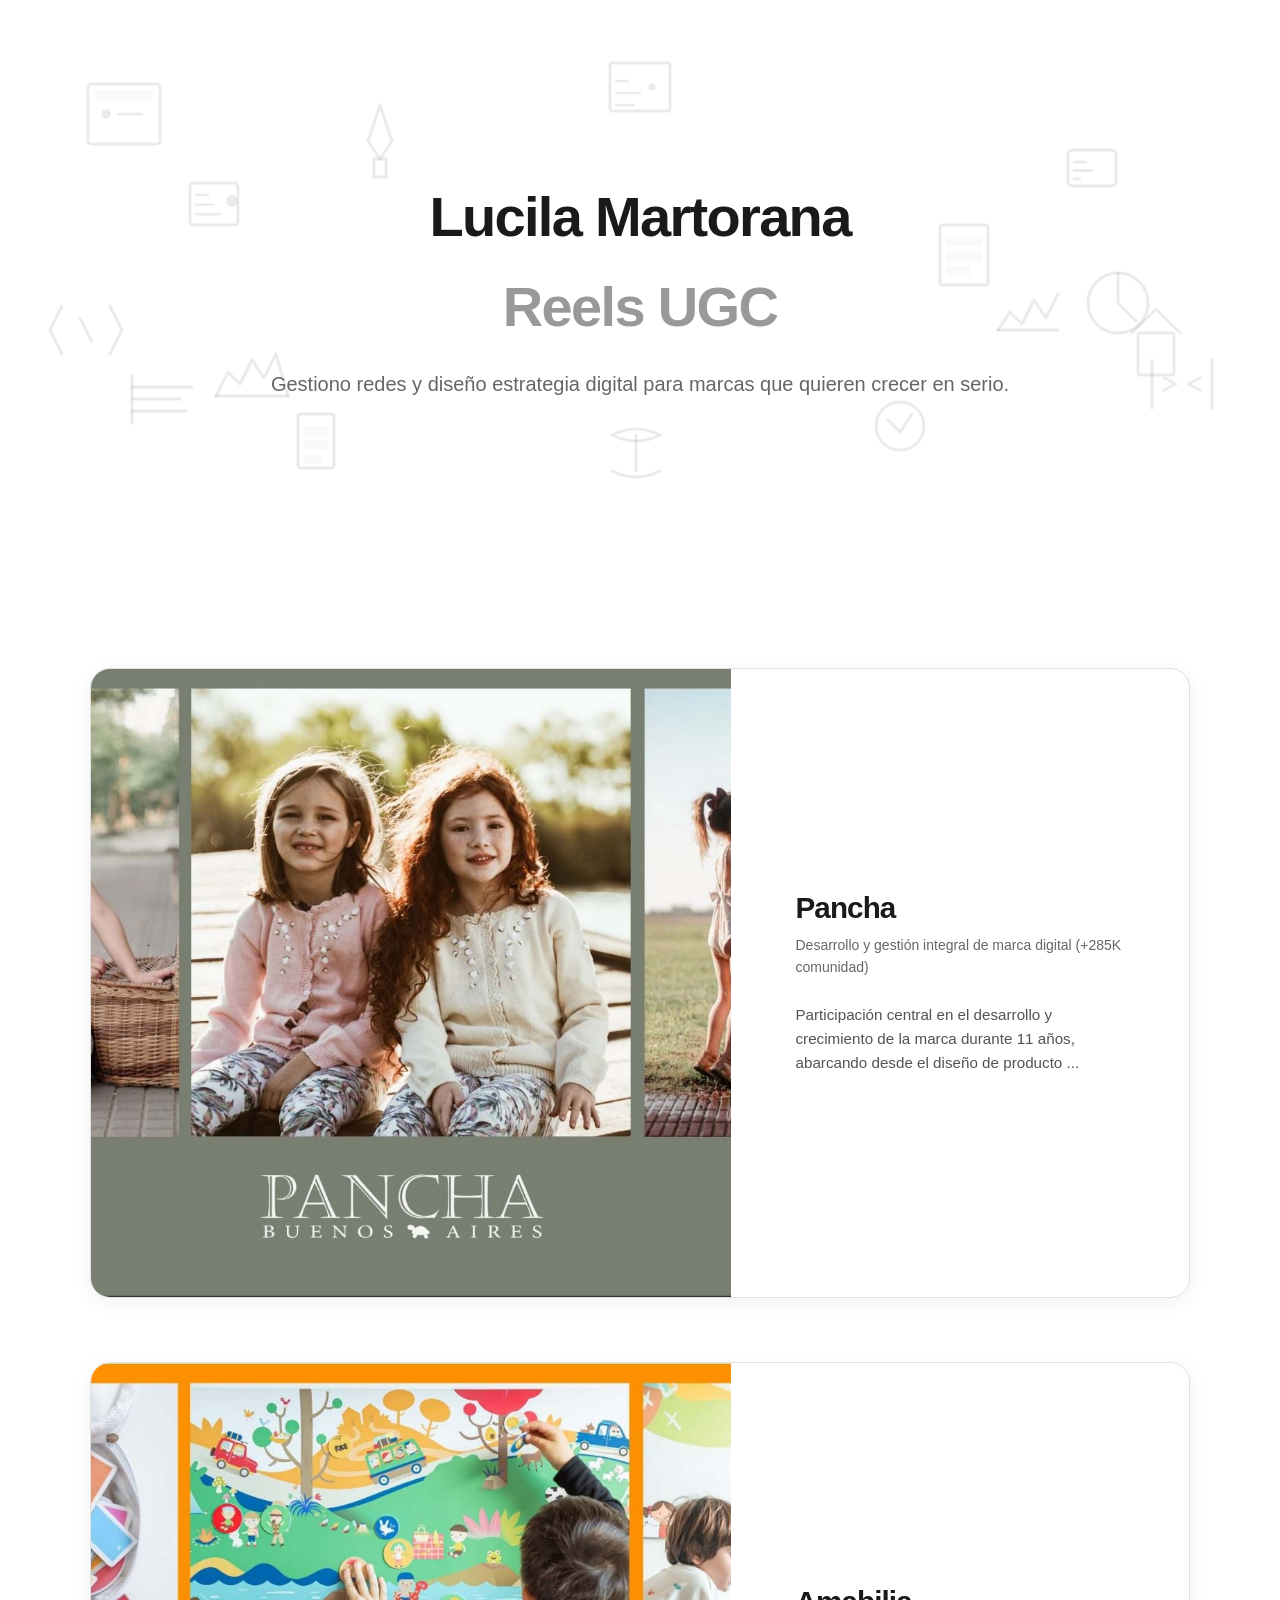
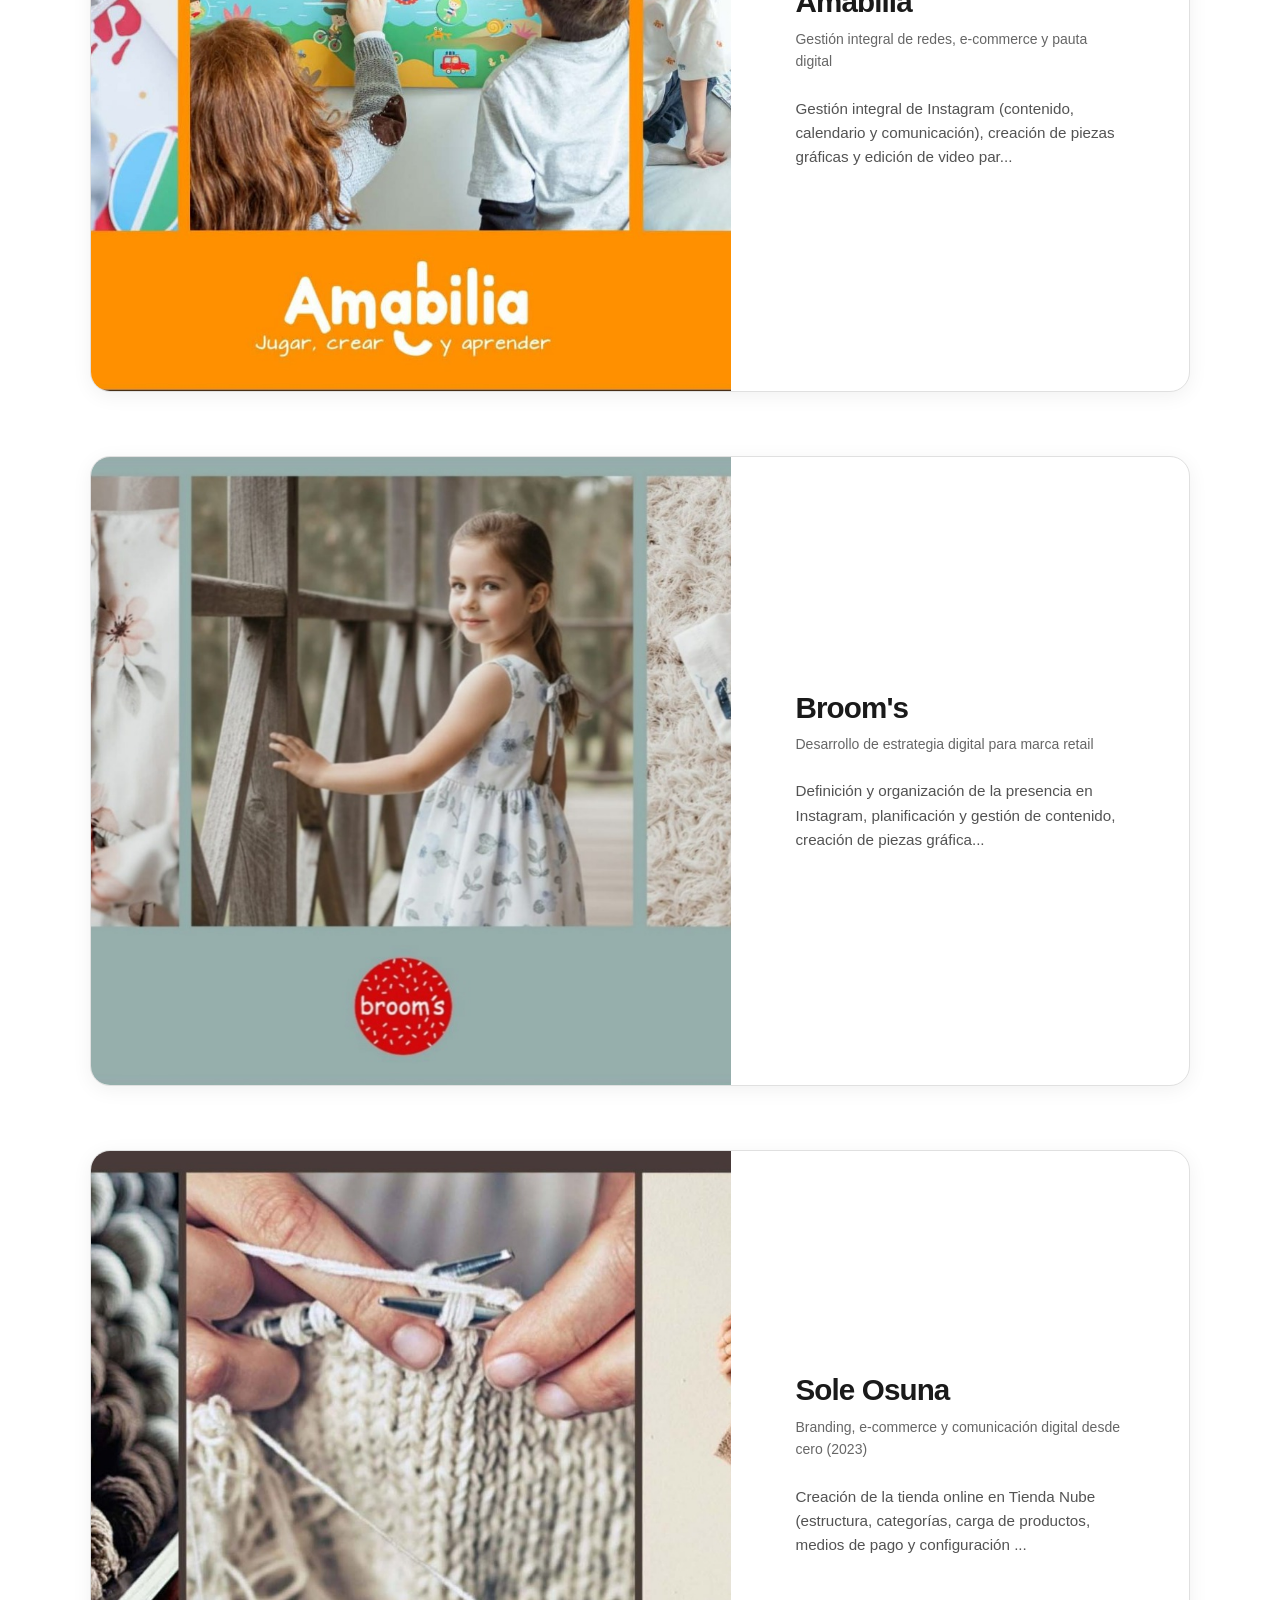
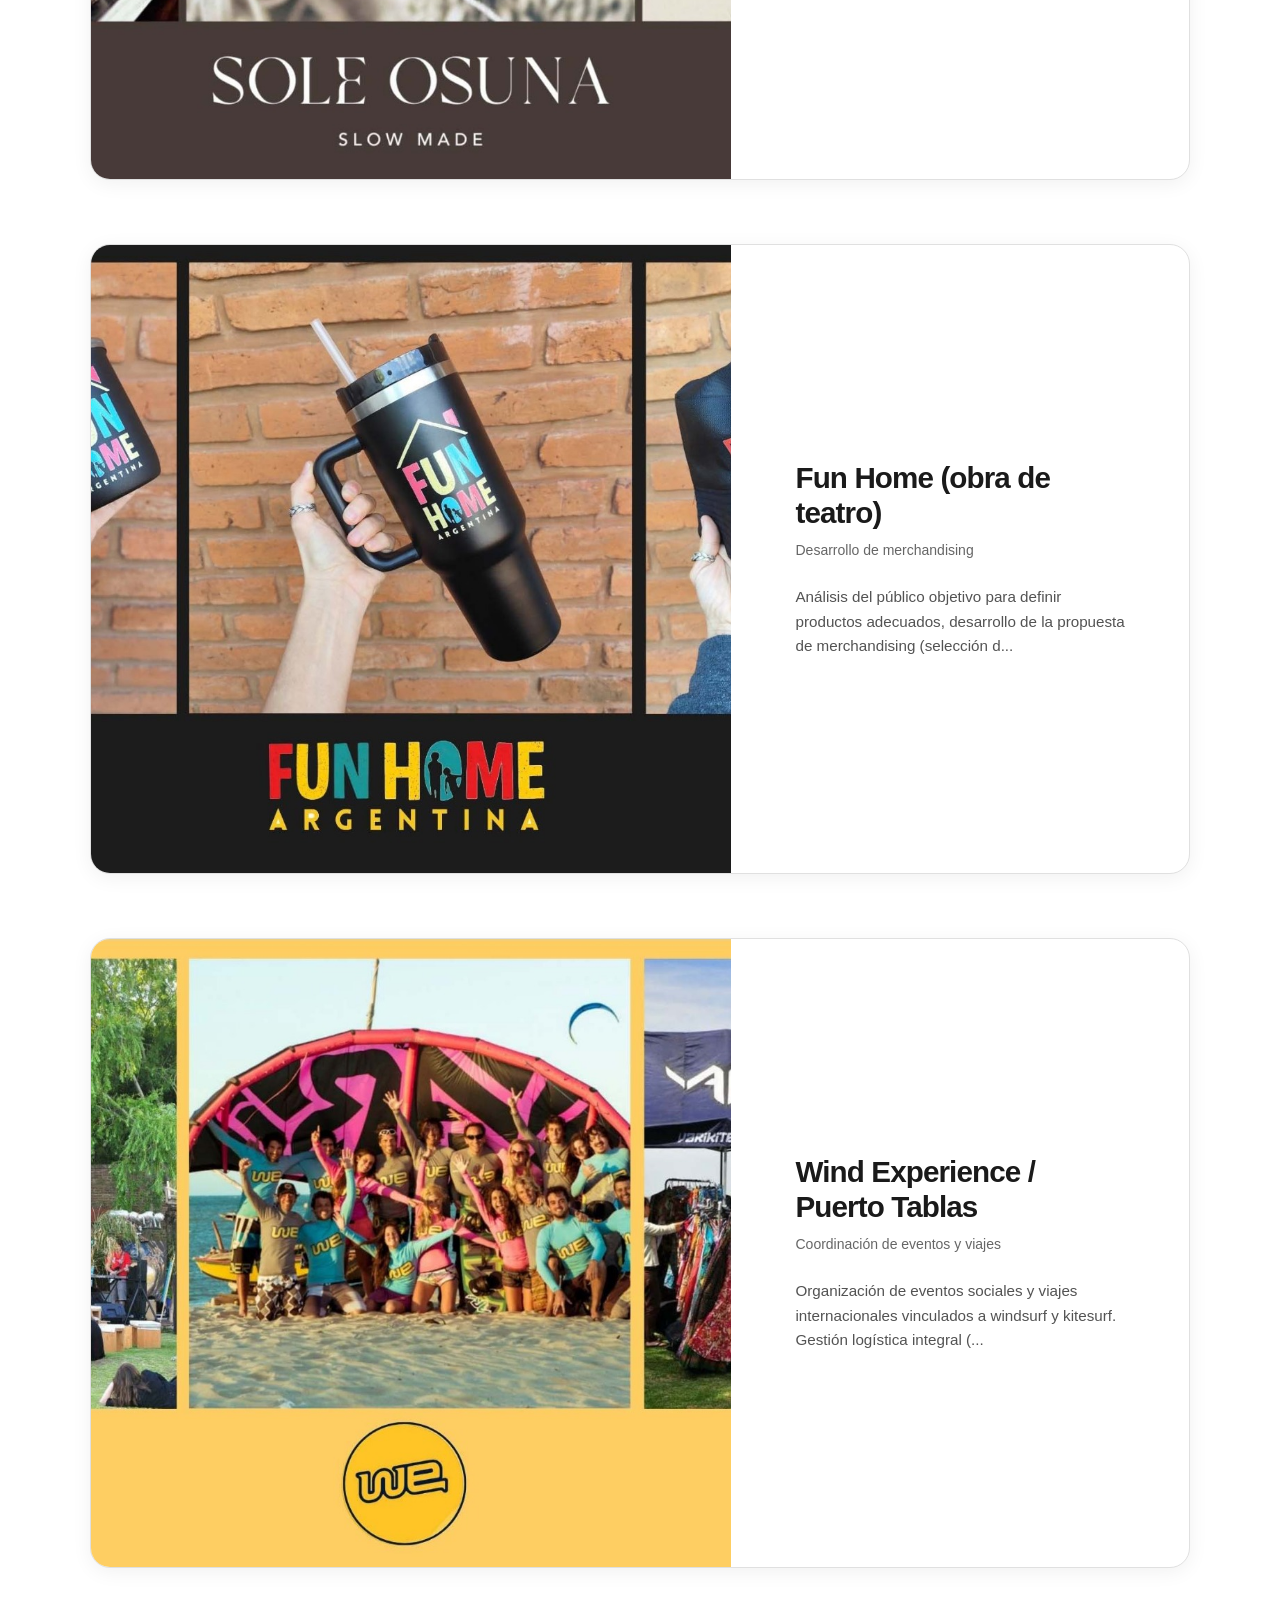
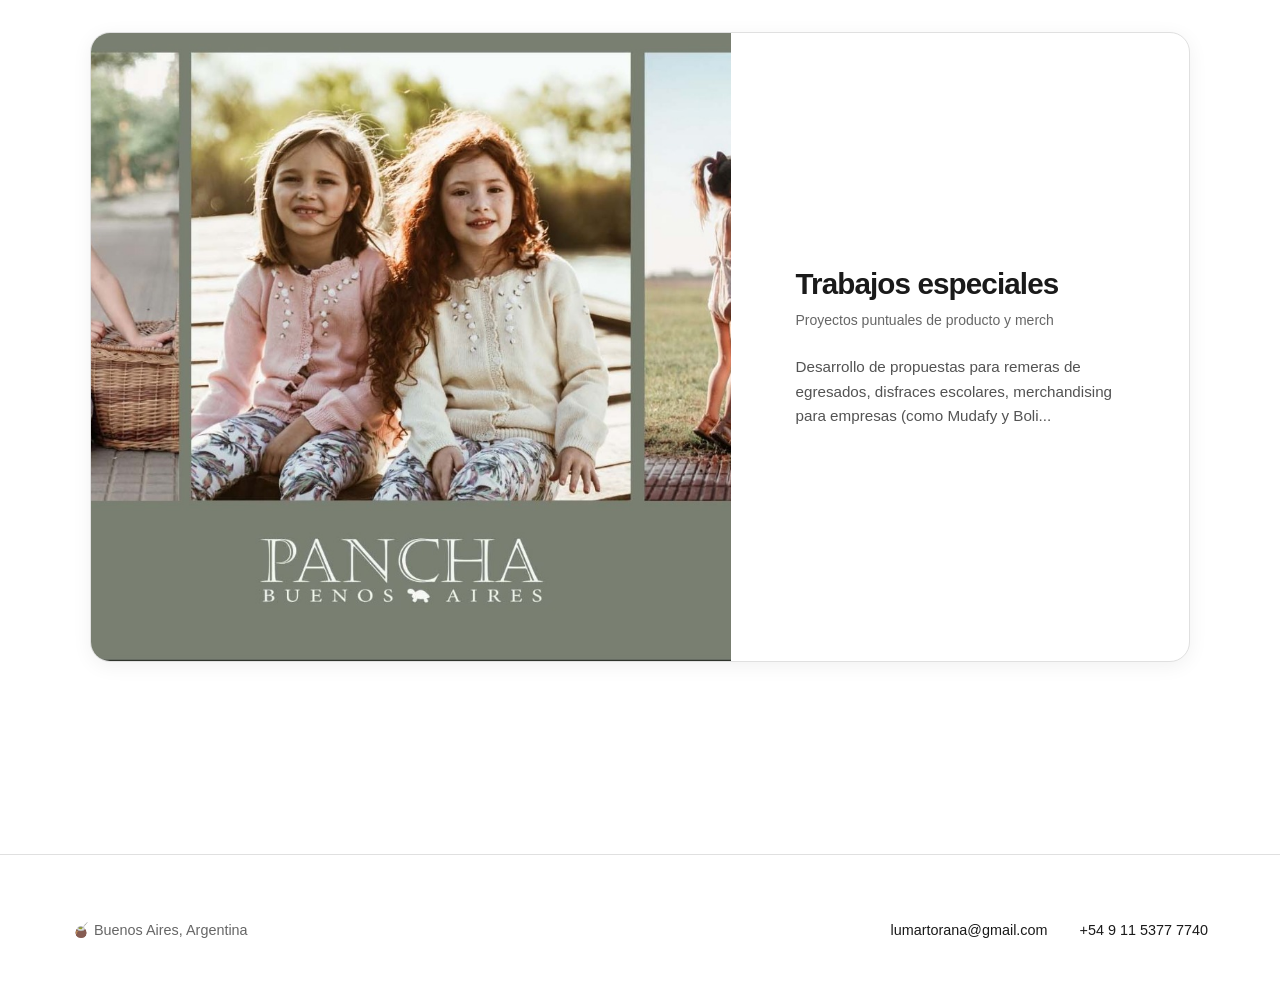
==== commit 547447e2: "segudn averison" ====
--- a/index.html
+++ b/index.html
@@ -3,8 +3,8 @@
 <head>
     <meta charset="UTF-8">
     <meta name="viewport" content="width=device-width, initial-scale=1.0">
-    <meta name="description" content="Portfolio de Ignacio Hourquescos - Product Designer">
-    <title>Ignacio Hourquescos - Portfolio</title>
+    <meta name="description" content="Portfolio de Lucila Martorana - Product Designer y Social Media">
+    <title>Lucila Martorana - Portfolio</title>
     <link rel="stylesheet" href="styles.css">
 </head>
 <body>
@@ -108,8 +108,8 @@
         <div class="container">
             <p>🧉 Buenos Aires, Argentina</p>
             <div class="social-links">
-                <a href="https://www.linkedin.com/in/ihourquescos/" target="_blank" rel="noopener">LinkedIn</a>
-                <a href="https://github.com/ignacioHourquescos" target="_blank" rel="noopener">GitHub</a>
+                <a href="mailto:lumartorana@gmail.com">lumartorana@gmail.com</a>
+                <a href="tel:+5491153777740">+54 9 11 5377 7740</a>
             </div>
         </div>
     </footer>
--- a/styles.css
+++ b/styles.css
@@ -520,7 +520,7 @@
 }
 
 .project-card-content {
-    padding: var(--spacing-lg);
+    padding: var(--spacing-md);
 }
 
 .project-card-title {
@@ -779,6 +779,29 @@
 
 .visit-button:hover {
     opacity: 0.8;
+}
+
+.reference-links {
+    display: flex;
+    flex-wrap: wrap;
+    gap: var(--spacing-sm);
+    margin-top: var(--spacing-xs);
+}
+
+.reference-link {
+    display: inline-block;
+    padding: var(--spacing-xs) var(--spacing-sm);
+    border: 1px solid var(--color-border);
+    border-radius: 999px;
+    color: var(--color-text);
+    text-decoration: none;
+    font-size: 0.95rem;
+    transition: var(--transition);
+}
+
+.reference-link:hover {
+    color: var(--color-text-light);
+    border-color: rgba(0, 0, 0, 0.2);
 }
 
 /* Responsive */
@@ -845,7 +868,7 @@
         display: flex;
         flex-direction: column;
         justify-content: center;
-        padding: var(--spacing-lg) var(--spacing-xl);
+        padding: var(--spacing-lg) var(--spacing-lg);
     }
 
     .project-card-title {
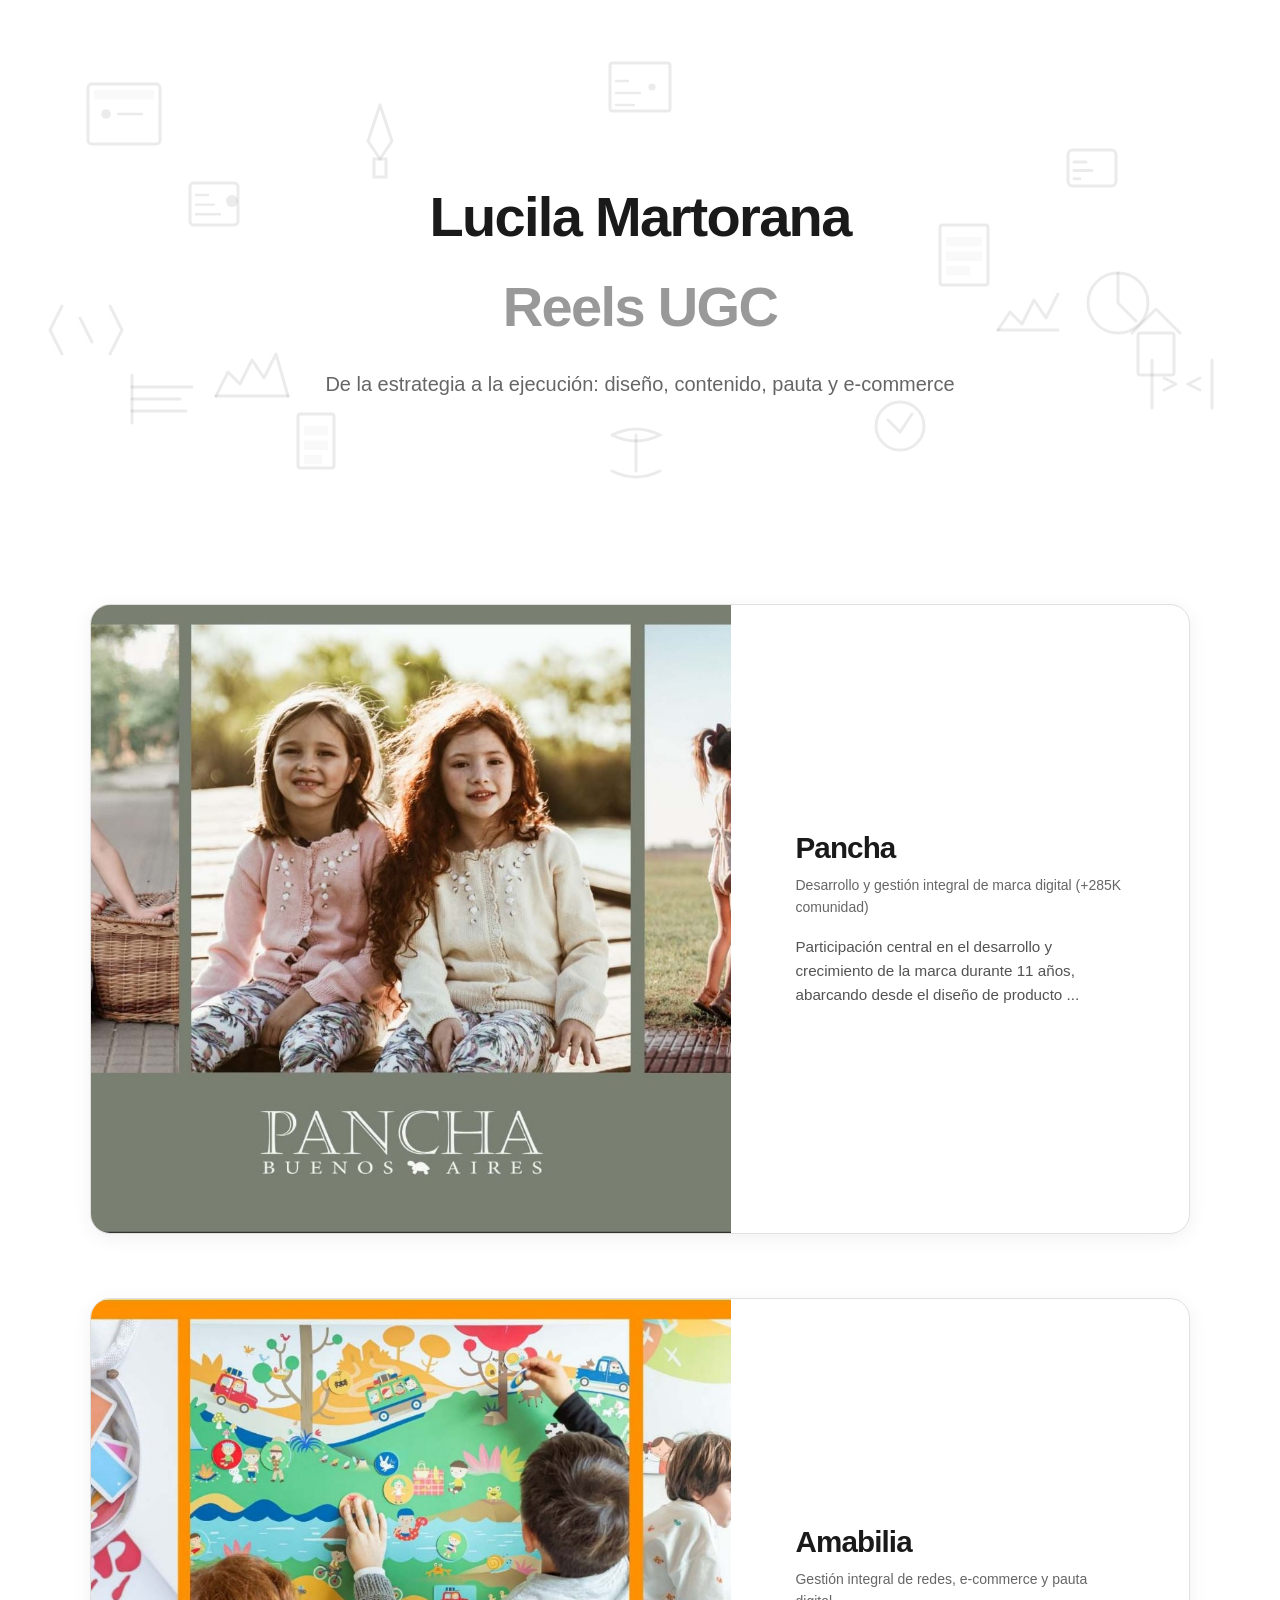
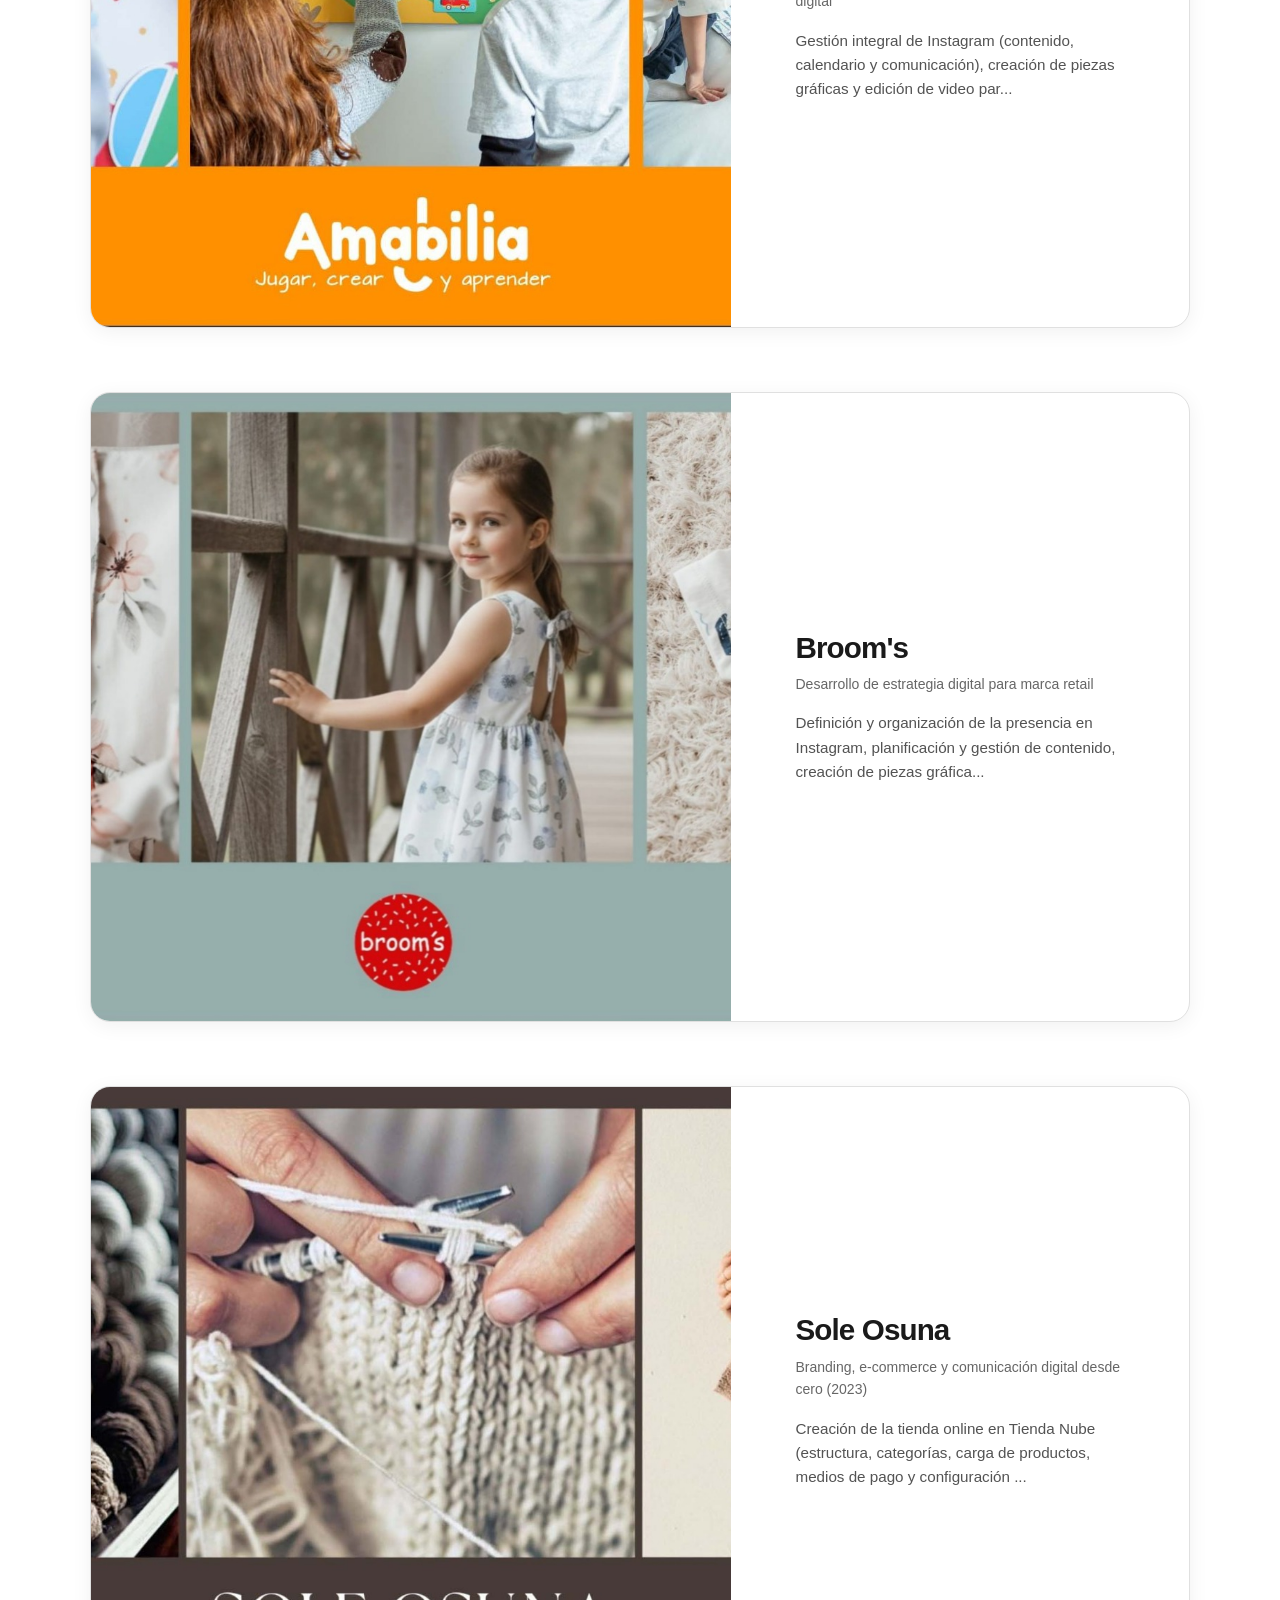
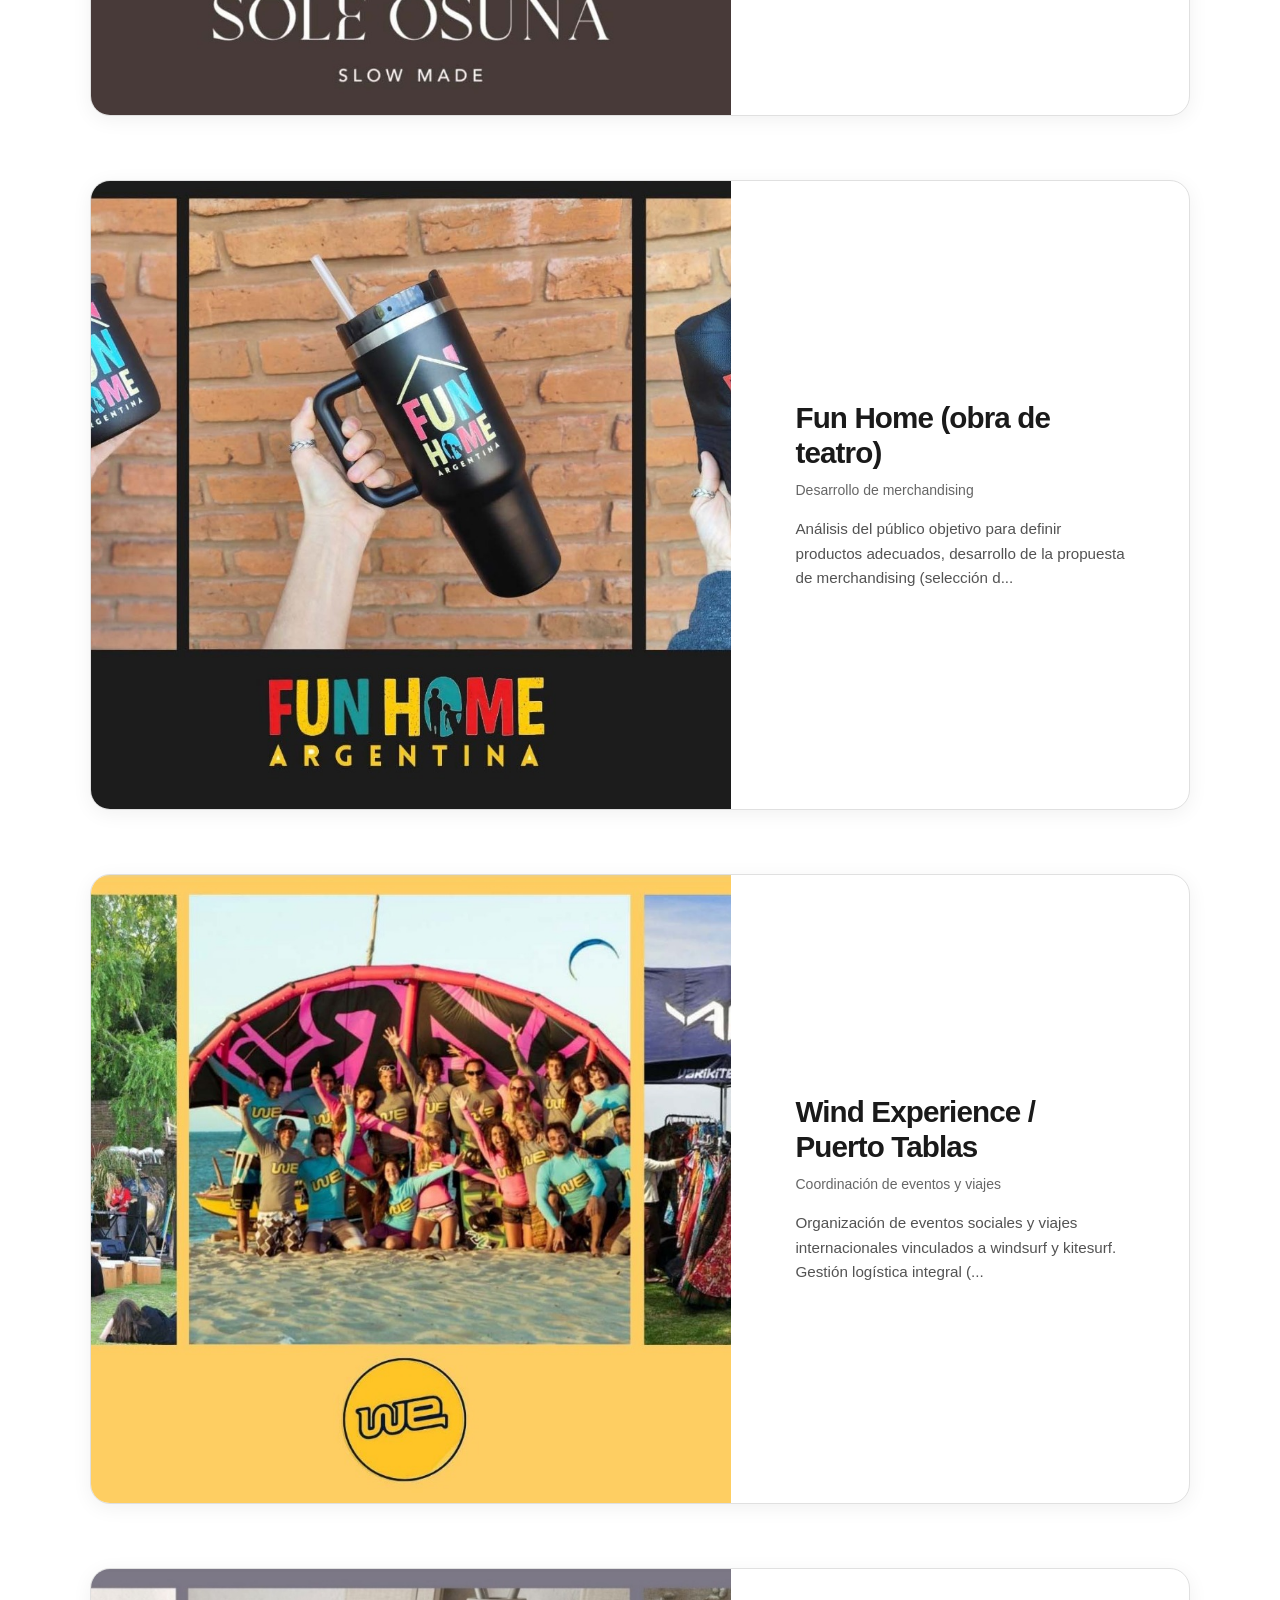
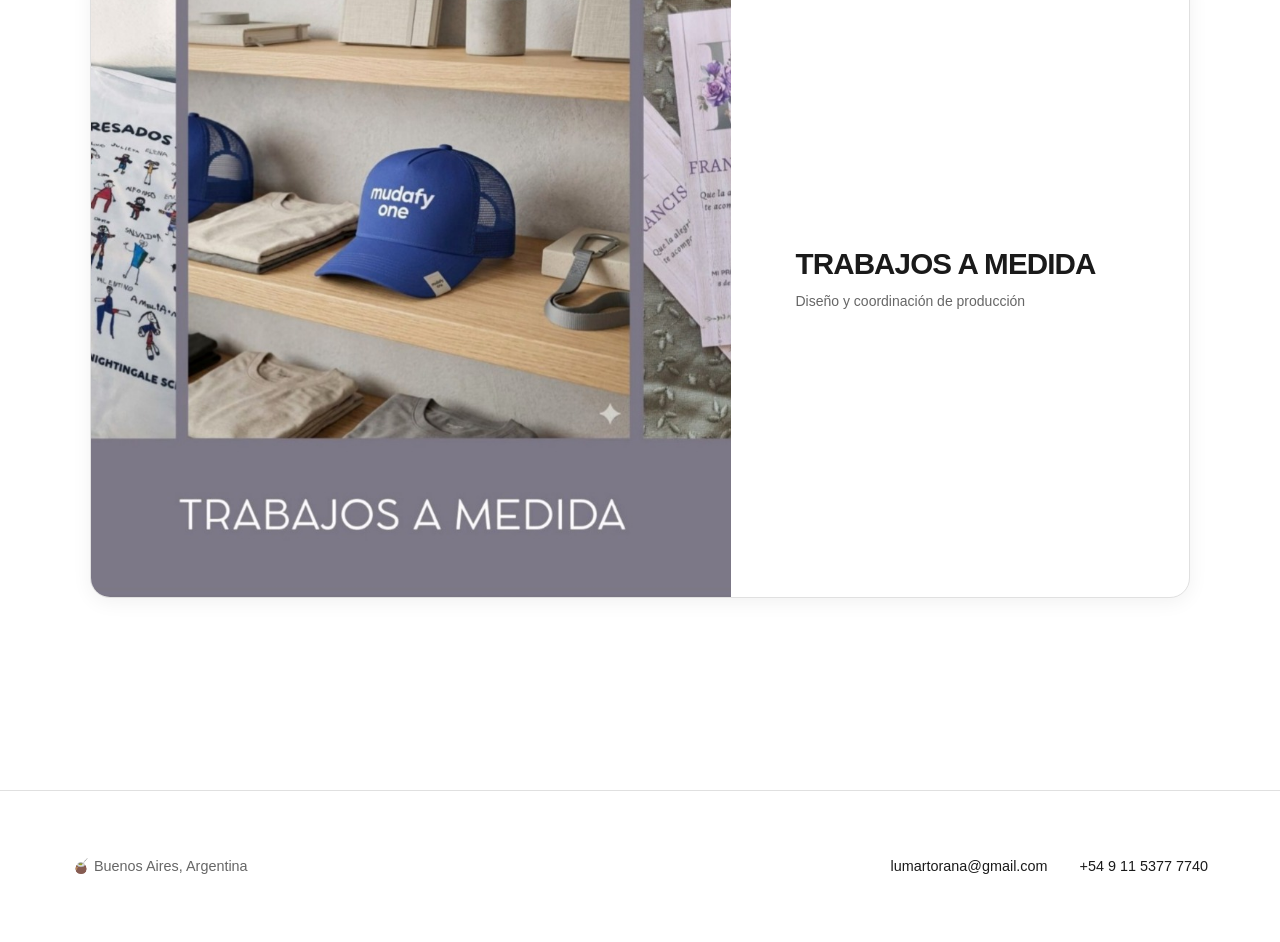
==== commit 072bf62a: "segunda version" ====
--- a/index.html
+++ b/index.html
@@ -91,7 +91,7 @@
             </svg>
             <div class="container">
                 <h2 class="hero-title">Lucila Martorana<br><span class="rotating-word" id="rotatingWord">redes sociales</span></h2>
-                <p class="hero-subtitle">Gestiono redes y diseño estrategia digital para marcas que quieren crecer en serio.</p>
+                <p class="hero-subtitle">De la estrategia a la ejecución: diseño, contenido, pauta y e-commerce</p>
             </div>
         </section>
 
--- a/styles.css
+++ b/styles.css
@@ -465,14 +465,14 @@
 
 /* Projects Grid */
 .projects {
-    padding: var(--spacing-lg) 0 var(--spacing-xl);
+    padding: var(--spacing-md) 0 var(--spacing-xl);
 }
 
 .projects-grid {
     display: grid;
     grid-template-columns: 1fr;
     gap: var(--spacing-lg);
-    margin-top: var(--spacing-lg);
+    margin-top: var(--spacing-md);
 }
 
 /* Project Card */
@@ -523,6 +523,14 @@
     padding: var(--spacing-md);
 }
 
+.project-card-text {
+    min-width: 0;
+}
+
+.project-card-mockup {
+    display: none;
+}
+
 .project-card-title {
     font-size: 1.5rem;
     font-weight: 700;
@@ -545,6 +553,15 @@
     opacity: 0.75;
     display: block;
     min-height: 2.5em;
+}
+
+.project-card-detail-image {
+    width: 100%;
+    height: 180px;
+    object-fit: cover;
+    border-radius: 12px;
+    margin-top: var(--spacing-sm);
+    display: block;
 }
 
 /* Footer */
@@ -706,6 +723,25 @@
     margin-bottom: 0;
 }
 
+/* Trabajos a medida (layout en 2 columnas) */
+.trabajos-columns {
+    display: flex;
+    gap: var(--spacing-lg);
+    align-items: flex-start;
+}
+
+.trabajos-column-left,
+.trabajos-column-right {
+    flex: 1;
+    min-width: 0;
+}
+
+@media (max-width: 768px) {
+    .trabajos-columns {
+        flex-direction: column;
+    }
+}
+
 .bullet-list {
     list-style: none;
     padding-left: 0;
@@ -806,6 +842,32 @@
 
 /* Responsive */
 @media (max-width: 768px) {
+    .project-card-content {
+        display: flex;
+        align-items: flex-start;
+        gap: var(--spacing-md);
+    }
+
+    .project-card-mockup {
+        display: block;
+        width: 38%;
+        flex: 0 0 38%;
+    }
+
+    .project-card-mockup img {
+        width: 100%;
+        height: auto;
+        display: block;
+        object-fit: contain;
+        border-radius: 8px;
+        box-shadow: 0 8px 20px rgba(0, 0, 0, 0.06);
+    }
+
+    .project-card-detail-image {
+        height: 120px;
+        margin-top: var(--spacing-xs);
+    }
+
     .projects-grid {
         grid-template-columns: 1fr;
         gap: var(--spacing-sm);
